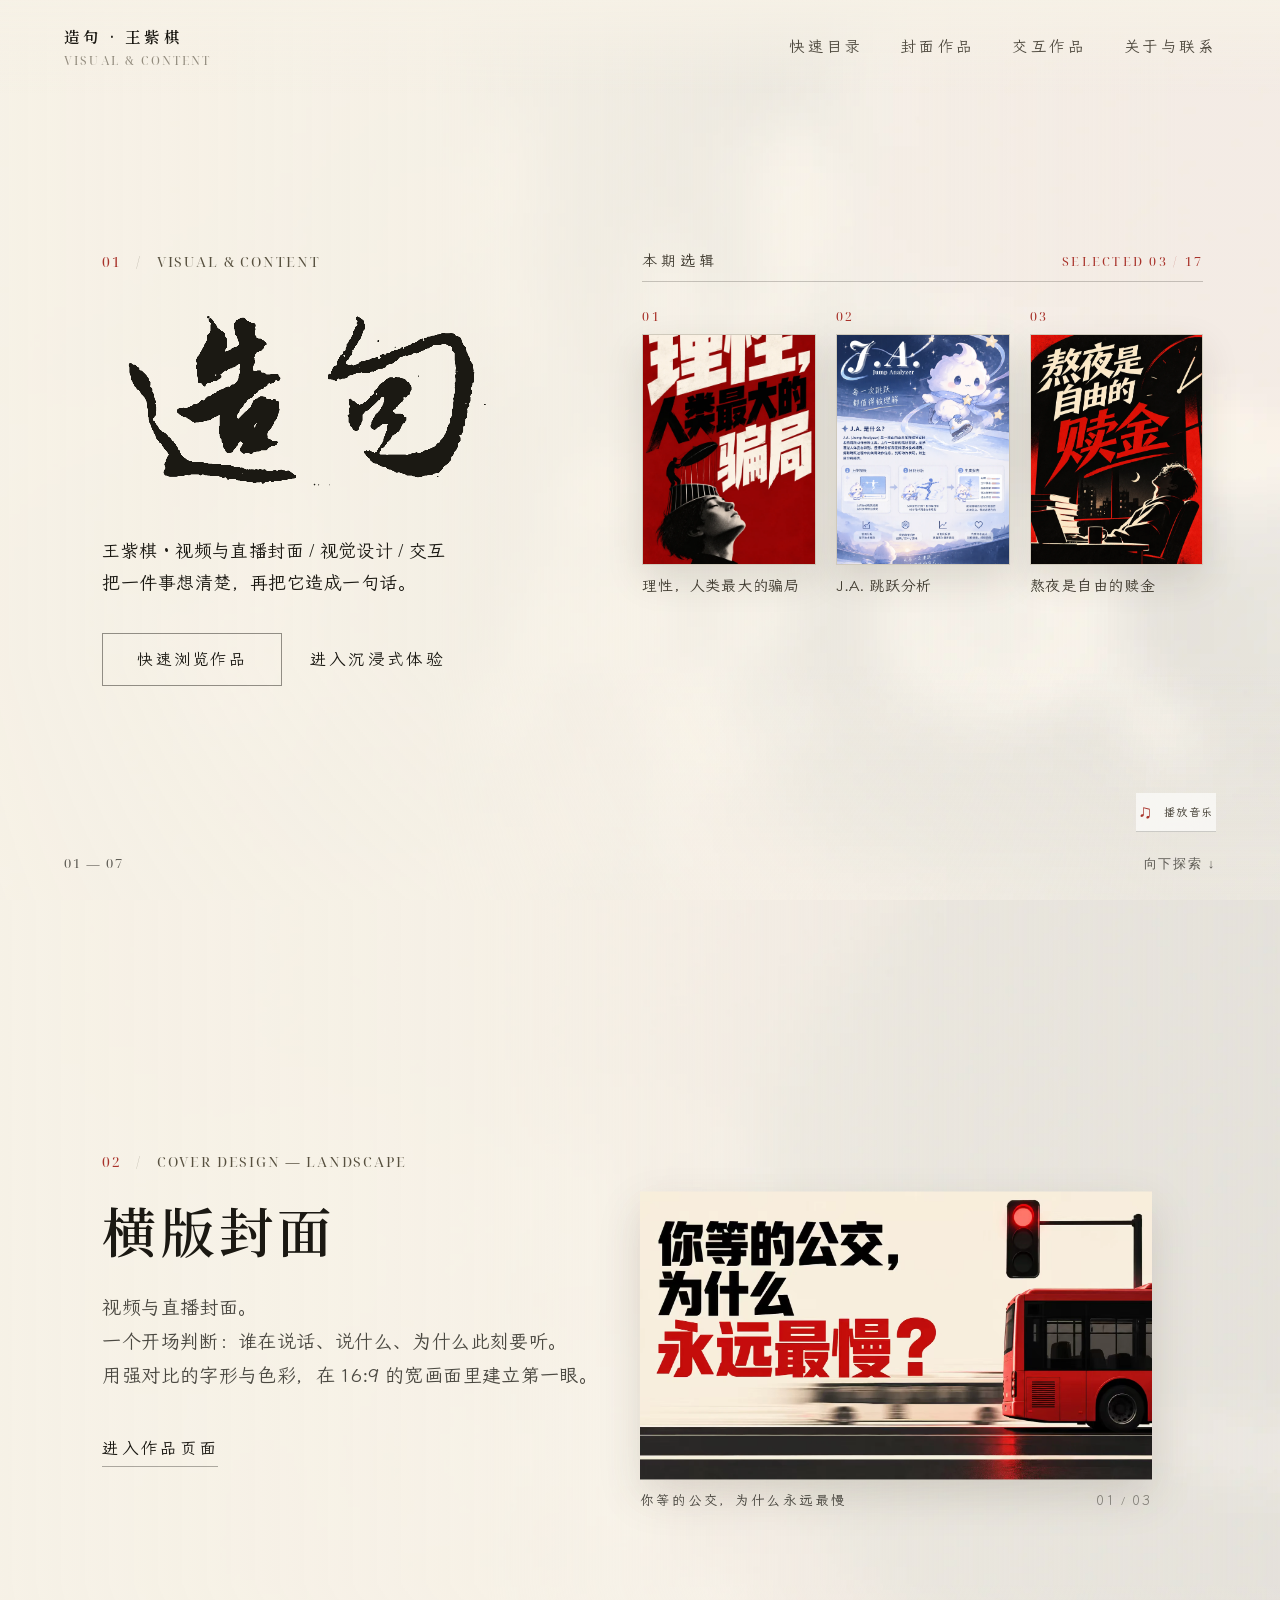
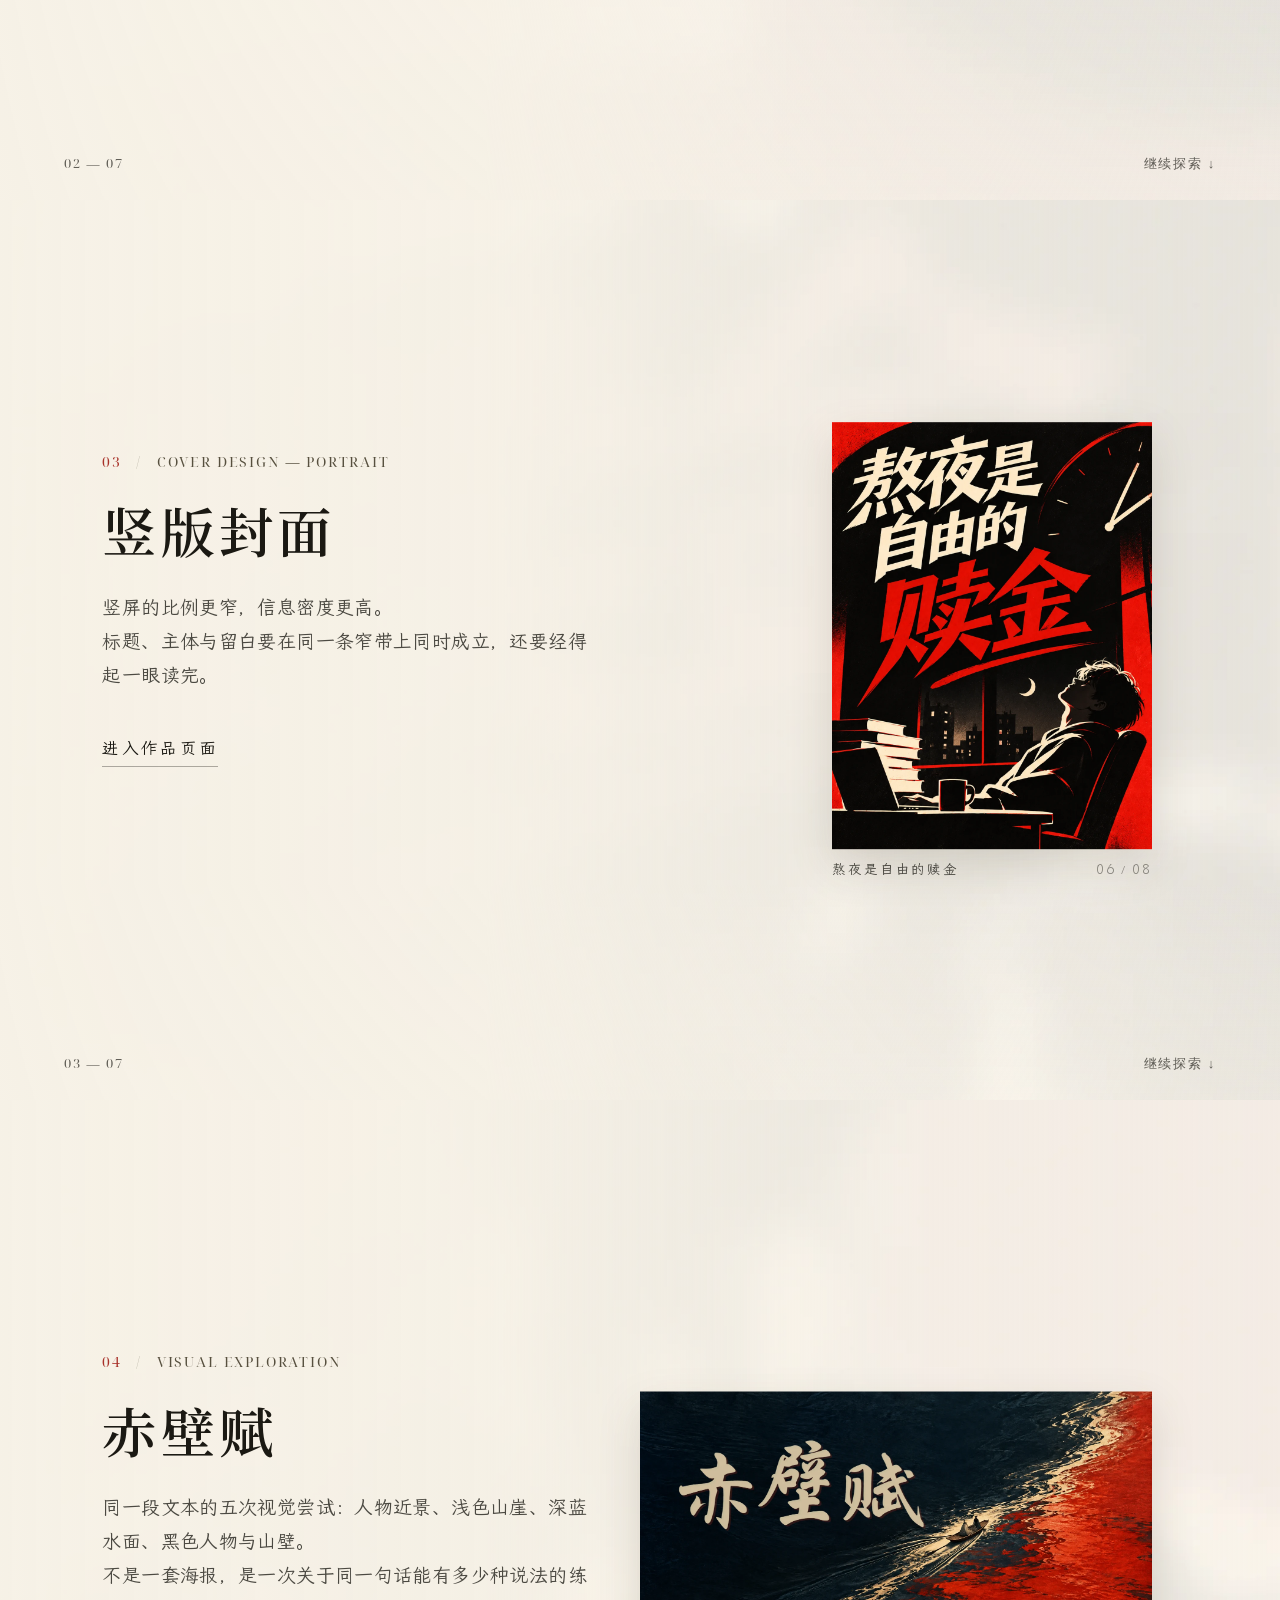
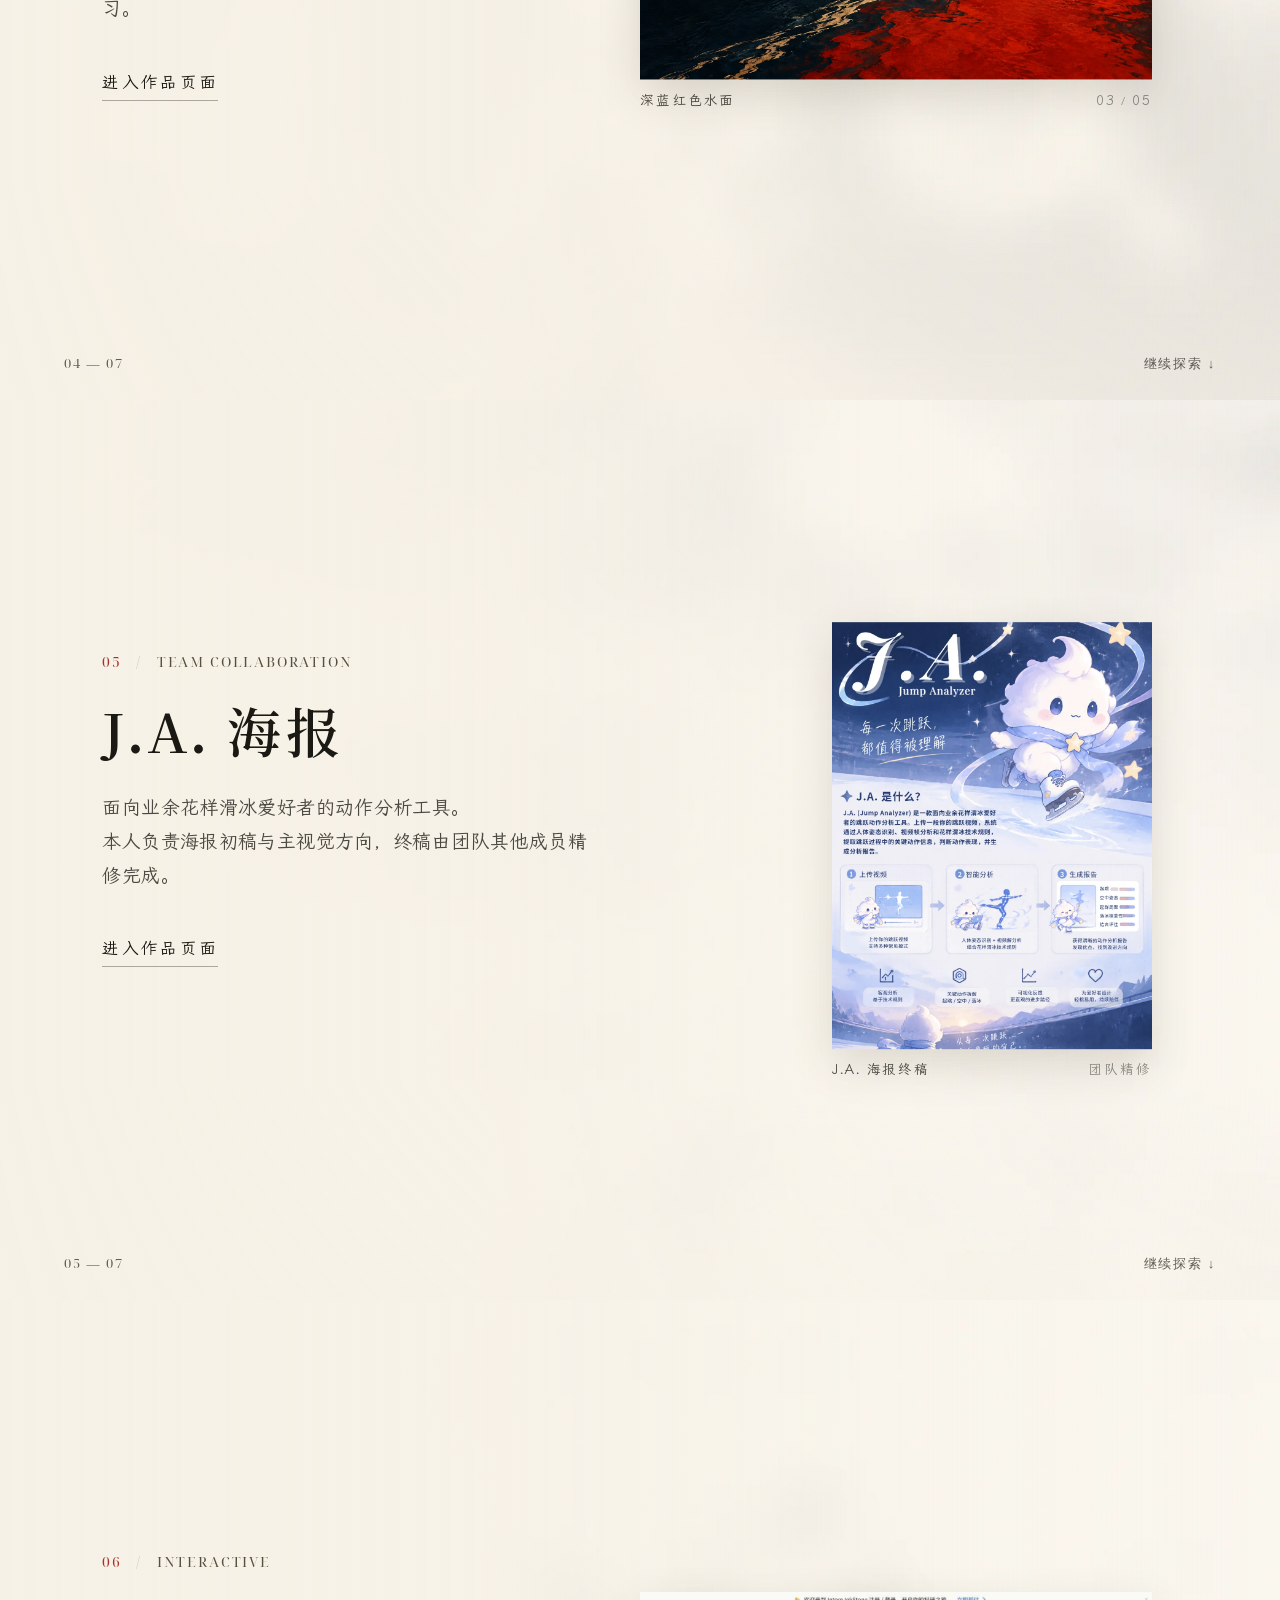
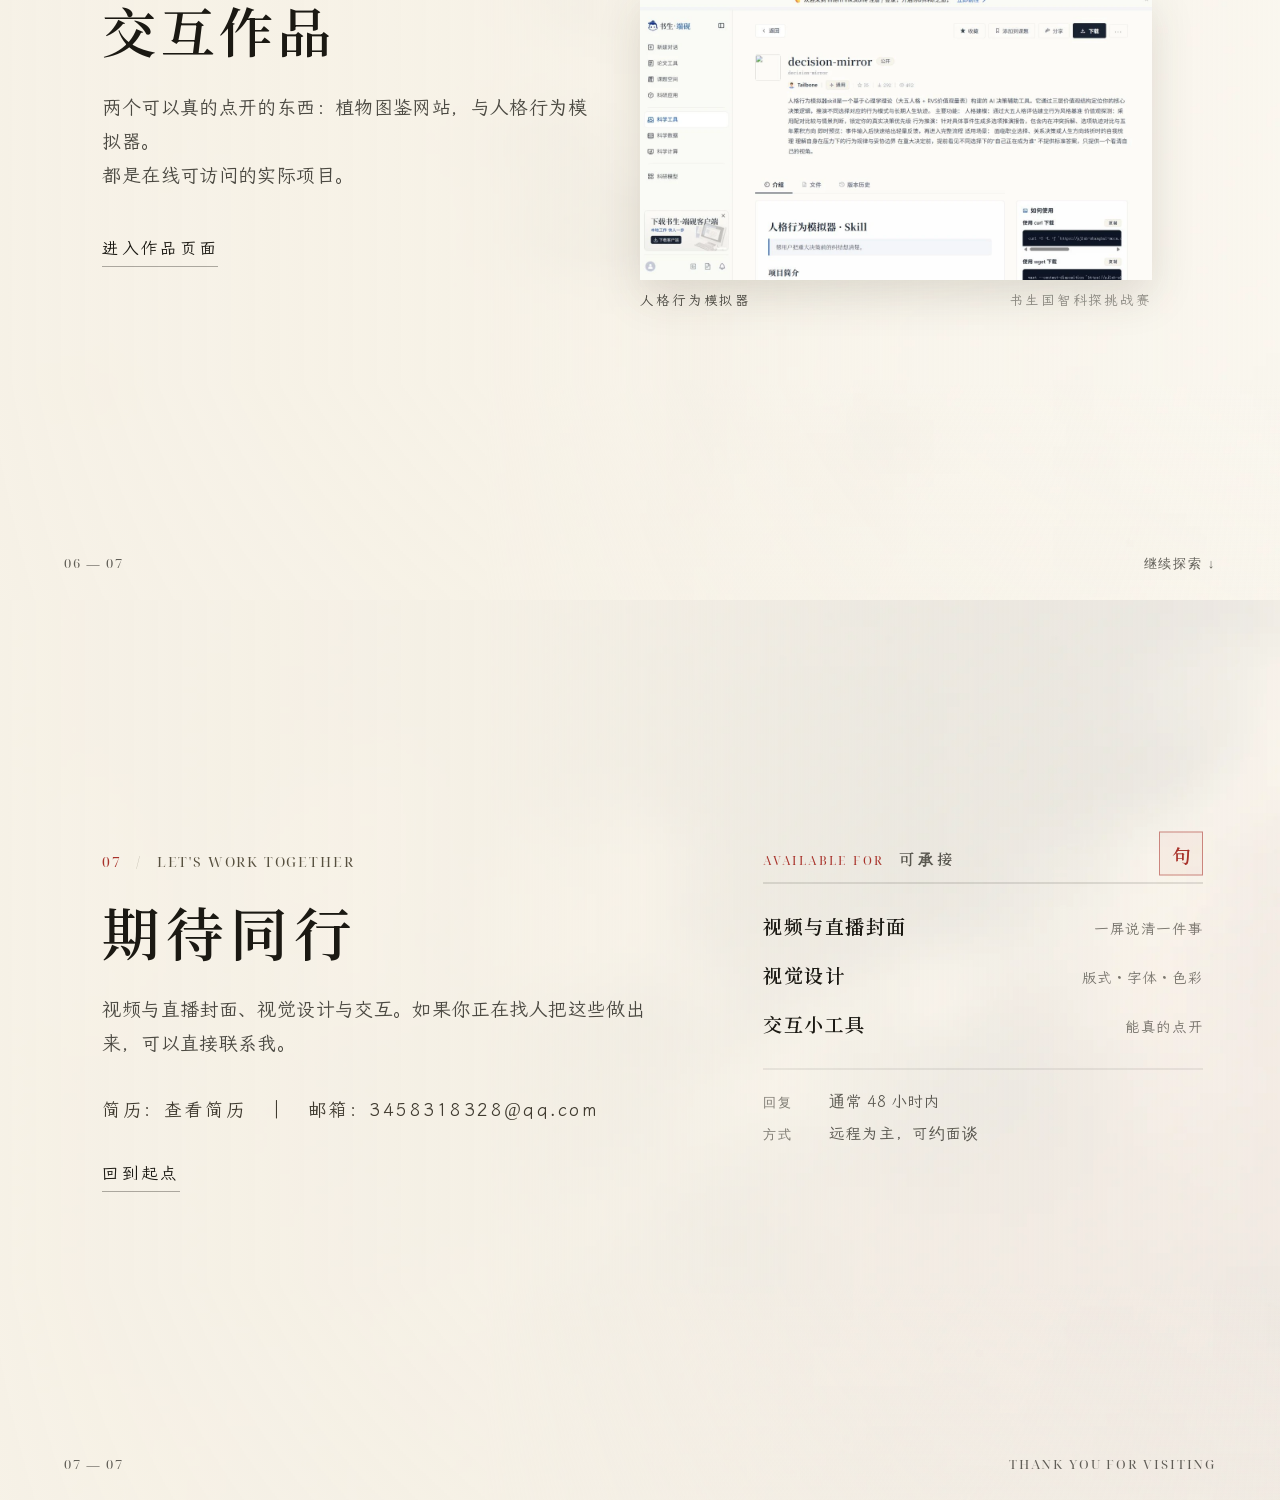
==== index.html @ 2c5a1e93 "Publish portfolio with viewable resume image" ====
<!doctype html><html lang="zh-CN"><head><meta charset="utf-8"><meta name="viewport" content="width=device-width,initial-scale=1"><meta name="theme-color" content="#f6f1e6"><meta name="description" content="王紫棋作品集｜视频与直播封面、视觉设计与交互作品。"><title>造句 · 王紫棋作品集</title><link rel="icon" href="favicon.png"><link rel="stylesheet" href="style.css"><link rel="stylesheet" href="template.css"><link rel="stylesheet" href="custom.css"><link rel="stylesheet" href="theme-paper.css"><link rel="stylesheet" href="type.css"></head><body>
<header class="nav"><a class="brand" href="index.html#home" aria-label="回到首页"><span>造句 · 王紫棋</span><small>VISUAL &amp; CONTENT</small></a><nav aria-label="主导航"><a href="quick.html">快速目录</a><a href="#work-wide">封面作品</a><a href="#work-interactive">交互作品</a><a href="#contact">关于与联系</a></nav><button class="menu" aria-label="展开导航" aria-expanded="false">MENU <span>☰</span></button></header>
<aside class="music-widget" aria-label="背景音乐">
  <button class="music-toggle" id="music-toggle" type="button" aria-pressed="false" aria-label="播放背景音乐"><span class="music-symbol" aria-hidden="true">♫</span><span id="music-label">播放音乐</span></button>
  <audio id="music-player" loop preload="none"><source src="assets/demo-ambient.wav" type="audio/wav"></audio>
  <span class="music-status" id="music-status" role="status"></span>
</aside>
<main>
<section id="home" class="scene hero" style="--bg:url(assets/bg/blur-hero.webp)"><div class="shade"></div><div class="scene-content intro"><p class="eyebrow"><span>01</span> &nbsp; / &nbsp; VISUAL &amp; CONTENT</p><h1 class="title-art" aria-label="造句"><svg viewBox="0 0 1774 887" role="img" aria-hidden="true" xmlns="http://www.w3.org/2000/svg"><defs><filter id="title-ink" color-interpolation-filters="sRGB"><feColorMatrix type="matrix" values="-4 0 0 0 3.7 0 -4 0 0 3.7 0 0 -4 0 3.7 0 0 0 1 0"/></filter><mask id="title-mask" maskUnits="userSpaceOnUse" x="0" y="0" width="1774" height="887" style="mask-type:luminance"><image href="assets/title-zaoju.png" width="1774" height="887" filter="url(#title-ink)"/></mask></defs><rect x="0" y="0" width="1774" height="887" fill="#1b1913" mask="url(#title-mask)"/></svg></h1><p class="lead">王紫棋 · 视频与直播封面 / 视觉设计 / 交互<br>把一件事想清楚，再把它造成一句话。</p><div class="actions"><a class="button light" href="quick.html">快速浏览作品 </a><a class="textlink" href="#work-wide">进入沉浸式体验 </a></div></div><aside class="hero-feature" aria-label="本期选辑">
<p class="hf-head"><span>本期选辑</span><b>SELECTED 03 / 17</b></p>
<div class="hf-row">
<a class="hf-item" href="cover-tall.html"><span class="hf-no">01</span><figure><img src="assets/work/work-04.webp" alt="《理性，人类最大的骗局》竖版封面"></figure><span class="hf-cap">理性，人类最大的骗局</span></a>
<a class="hf-item" href="ja-poster.html"><span class="hf-no">02</span><figure><img src="assets/work/work-13.webp" alt="J.A. 跳跃分析工具海报"></figure><span class="hf-cap">J.A. 跳跃分析</span></a>
<a class="hf-item" href="cover-tall.html"><span class="hf-no">03</span><figure><img src="assets/work/work-12.webp" alt="《熬夜是自由的赎金》竖版封面"></figure><span class="hf-cap">熬夜是自由的赎金</span></a>
</div>
</aside>
<div class="scene-index"><span>01 — 07</span><span>向下探索 ↓</span></div></section>

<section id="work-wide" class="scene project-scene" style="--bg:url(assets/bg/blur-01.webp)"><div class="shade left-shade"></div><div class="scene-content narrow"><p class="eyebrow"><span>02</span> &nbsp; / &nbsp; COVER DESIGN — LANDSCAPE</p><h2 class="custom-heading template-heading">横版封面</h2><p class="bodycopy">视频与直播封面。<br>一个开场判断：谁在说话、说什么、为什么此刻要听。<br>用强对比的字形与色彩，在 16:9 的宽画面里建立第一眼。</p><a class="textlink underline" href="cover-wide.html">进入作品页面 </a></div><a class="project-art art-wide" href="cover-wide.html" aria-label="进入作品页面"><img src="assets/work/work-03.webp" alt="《你等的公交，为什么永远最慢》封面"><span>你等的公交，为什么永远最慢 <b>01 / 03</b></span></a><div class="scene-index"><span>02 — 07</span><span>继续探索 ↓</span></div></section>

<section id="work-tall" class="scene project-scene" style="--bg:url(assets/bg/blur-12.webp)"><div class="shade left-shade"></div><div class="scene-content narrow"><p class="eyebrow"><span>03</span> &nbsp; / &nbsp; COVER DESIGN — PORTRAIT</p><h2 class="custom-heading template-heading">竖版封面</h2><p class="bodycopy">竖屏的比例更窄，信息密度更高。<br>标题、主体与留白要在同一条窄带上同时成立，还要经得起一眼读完。</p><a class="textlink underline" href="cover-tall.html">进入作品页面 </a></div><a class="project-art art-tall" href="cover-tall.html" aria-label="进入作品页面"><img src="assets/work/work-12.webp" alt="《熬夜是自由的赎金》封面"><span>熬夜是自由的赎金 <b>06 / 08</b></span></a><div class="scene-index"><span>03 — 07</span><span>继续探索 ↓</span></div></section>

<section id="work-chibi" class="scene project-scene" style="--bg:url(assets/bg/blur-02.webp)"><div class="shade left-shade"></div><div class="scene-content narrow"><p class="eyebrow"><span>04</span> &nbsp; / &nbsp; VISUAL EXPLORATION</p><h2 class="custom-heading template-heading">赤壁赋</h2><p class="bodycopy">同一段文本的五次视觉尝试：人物近景、浅色山崖、深蓝水面、黑色人物与山壁。<br>不是一套海报，是一次关于同一句话能有多少种说法的练习。</p><a class="textlink underline" href="chibi.html">进入作品页面 </a></div><a class="project-art art-wide" href="chibi.html" aria-label="进入作品页面"><img src="assets/work/work-15.webp" alt="《赤壁赋》深蓝红色水面"><span>深蓝红色水面 <b>03 / 05</b></span></a><div class="scene-index"><span>04 — 07</span><span>继续探索 ↓</span></div></section>

<section id="work-ja" class="scene project-scene" style="--bg:url(assets/bg/blur-13.webp)"><div class="shade left-shade"></div><div class="scene-content narrow"><p class="eyebrow"><span>05</span> &nbsp; / &nbsp; TEAM COLLABORATION</p><h2 class="custom-heading template-heading">J.A. 海报</h2><p class="bodycopy">面向业余花样滑冰爱好者的动作分析工具。<br>本人负责海报初稿与主视觉方向，终稿由团队其他成员精修完成。</p><a class="textlink underline" href="ja-poster.html">进入作品页面 </a></div><a class="project-art art-tall" href="ja-poster.html" aria-label="进入作品页面"><img src="assets/work/work-13.webp" alt="J.A. 花滑跳跃分析工具海报终稿"><span>J.A. 海报终稿 <b>团队精修</b></span></a><div class="scene-index"><span>05 — 07</span><span>继续探索 ↓</span></div></section>

<section id="work-interactive" class="scene project-scene" style="--bg:url(assets/bg/blur-botany.webp)"><div class="shade left-shade"></div><div class="scene-content narrow"><p class="eyebrow"><span>06</span> &nbsp; / &nbsp; INTERACTIVE</p><h2 class="custom-heading template-heading">交互作品</h2><p class="bodycopy">两个可以真的点开的东西：植物图鉴网站，与人格行为模拟器。<br>都是在线可访问的实际项目。</p><a class="textlink underline" href="interactive.html">进入作品页面 </a></div><a class="project-art art-wide" href="interactive.html" aria-label="进入作品页面"><img src="assets/work/simulator.webp" alt="人格行为模拟器项目介绍页"><span>人格行为模拟器 <b>书生国智科探挑战赛</b></span></a><div class="scene-index"><span>06 — 07</span><span>继续探索 ↓</span></div></section>

<section id="contact" class="scene end" style="--bg:url(assets/bg/blur-15.webp)"><div class="shade left-shade"></div><div class="scene-content narrow"><p class="eyebrow"><span>07</span> &nbsp; / &nbsp; LET'S WORK TOGETHER</p><h2 class="custom-heading" style="line-height:1.2"><span class="end-title">期待同行</span></h2><p class="bodycopy">视频与直播封面、视觉设计与交互。如果你正在找人把这些做出来，可以直接联系我。</p><p class="contact-note">简历：<a href="assets/resume.png" target="_blank" rel="noopener">查看简历</a>　｜　邮箱：<a href="mailto:3458318328@qq.com">3458318328@qq.com</a></p><a class="textlink underline" href="#home">回到起点 </a></div><aside class="end-panel" aria-label="可承接的工作与联系方式"><p class="ep-label"><span>AVAILABLE FOR</span><b>可承接</b></p><ul class="ep-list"><li><strong>视频与直播封面</strong><em>一屏说清一件事</em></li><li><strong>视觉设计</strong><em>版式 · 字体 · 色彩</em></li><li><strong>交互小工具</strong><em>能真的点开</em></li></ul><dl class="ep-meta"><div><dt>回复</dt><dd>通常 48 小时内</dd></div><div><dt>方式</dt><dd>远程为主，可约面谈</dd></div></dl><span class="ep-seal" aria-hidden="true">句</span></aside><div class="scene-index"><span>07 — 07</span><span>THANK YOU FOR VISITING</span></div></section>
</main>
<dialog id="detail" aria-labelledby="detail-title"><div class="dialog-top"><span>王紫棋 / SELECTED WORKS</span><button id="close" aria-label="关闭作品详情">关闭 ×</button></div><div id="detail-content"></div></dialog>
<script src="scene-transitions.js"></script><script src="reveal.js"></script><script src="cursor.js"></script><script src="liquid-fallback.js"></script><script src="liquid.js"></script><script src="script.js"></script><script src="music.js"></script><script src="navigator.js"></script></body></html>
---- style.css ----
:root{color-scheme:dark;--cream:#f4eee3;--gold:#d4b18b;--ink:#1a2629}*{box-sizing:border-box}html{scroll-behavior:smooth}body{margin:0;background:#1b292e;color:var(--cream);font-family:'Noto Serif SC','Songti SC',STSong,SimSun,serif}button,a{font:inherit}a{color:inherit;text-decoration:none}button{color:inherit}.nav{position:fixed;z-index:20;top:0;left:0;width:100%;display:flex;justify-content:space-between;align-items:center;padding:25px 5%;background:linear-gradient(180deg,rgba(12,21,25,.44),transparent)}.brand{display:flex;flex-direction:column;gap:5px;font-size:12px;letter-spacing:.22em}.brand small{font:9px Arial,sans-serif;letter-spacing:.22em;opacity:.65}.nav nav{display:flex;gap:38px;font-size:12px;letter-spacing:.2em}.nav nav a{opacity:.75;transition:opacity .2s}.nav nav a:hover{opacity:1}.menu{display:none;background:none;border:0}.scene{position:relative;min-height:100vh;min-height:100svh;overflow:hidden;background-image:var(--bg);background-size:cover;background-position:center}.shade{position:absolute;inset:0;pointer-events:none;background:linear-gradient(90deg,rgba(15,24,28,.67),rgba(18,25,29,.28) 47%,rgba(10,18,21,.04) 80%),linear-gradient(0deg,rgba(10,21,24,.25),transparent 28%)}.left-shade{background:linear-gradient(90deg,rgba(14,23,27,.77) 0%,rgba(18,26,29,.44) 36%,rgba(12,20,23,.04) 70%),linear-gradient(0deg,rgba(14,22,24,.28),transparent 25%)}.scene-content{position:relative;z-index:2;max-width:600px;padding:0;left:8%;top:0}.intro,.narrow,.book-content{padding-top:clamp(200px,28vh,330px)}.eyebrow{font:10px Arial,sans-serif;letter-spacing:.25em;color:#e6d8c3;opacity:.85;margin:0 0 30px}.eyebrow span{color:var(--gold)}h1,h2{margin:0;font-weight:400;line-height:1.26;letter-spacing:.11em}h1{font-size:clamp(52px,6.1vw,96px)}h2{font-size:clamp(40px,4.5vw,70px)}h1 em,h2 em{font-style:normal;color:#dbc0a4}.lead{font-size:16px;line-height:2.05;letter-spacing:.1em;margin:34px 0}.bodycopy{font-family:system-ui,-apple-system,'Microsoft YaHei',sans-serif;font-size:14px;font-weight:300;letter-spacing:.065em;line-height:2.1;color:#f3eee7d9;max-width:420px;margin:27px 0}.actions{display:flex;gap:28px;align-items:center;margin-top:32px}.button,.textlink{font-family:system-ui,sans-serif;font-size:12px;letter-spacing:.12em}.button{display:inline-flex;align-items:center;justify-content:space-between;gap:32px;padding:14px 20px;border:1px solid #e6e0d2;border-radius:2px;transition:.25s}.button:hover{background:#efe9df;color:#1a292c}.textlink{display:inline-flex;gap:20px;align-items:center;background:none;border:0;cursor:pointer;padding:8px 0}.textlink:hover{color:#fff}.underline{border-bottom:1px solid #cdbba2;margin-top:12px}.scene-index{position:absolute;z-index:2;bottom:27px;left:5%;right:5%;display:flex;justify-content:space-between;font:9px Arial,sans-serif;letter-spacing:.22em;color:#eee9dfaa}.side-label{position:absolute;right:5%;bottom:10%;writing-mode:vertical-rl;font:9px Arial,sans-serif;letter-spacing:.25em;opacity:.65}.book-shade{background:linear-gradient(90deg,rgba(21,28,28,.78),rgba(25,28,26,.38) 43%,rgba(10,15,17,.12)),linear-gradient(0deg,rgba(8,15,19,.34),transparent 35%)}.book-content{max-width:470px}.practice{background:#e9e6de;color:#273537;padding:120px 8% 100px}.practice .eyebrow{color:#7c776f}.practice h2 em{color:#937966}.practice-head{display:flex;justify-content:space-between;gap:50px;align-items:end}.practice-head>p{font:14px/2 system-ui,sans-serif;color:#66706c}.case-grid{display:grid;grid-template-columns:repeat(3,1fr);border-top:1px solid #a9b0aa;margin-top:70px}.case-grid article{padding:30px 35px 16px 0;min-height:220px}.case-grid article+article{border-left:1px solid #bdc4bd;padding-left:35px}.case-grid article span{font:10px Arial,sans-serif;letter-spacing:.16em;color:#8f9187}.case-grid h3{font-size:21px;font-weight:400;margin:24px 0 15px;letter-spacing:.09em}.case-grid p,.case-note{font:13px/2 system-ui,sans-serif;color:#68716e}.case-grid strong{font:42px Georgia,serif;color:#8b745f}.case-grid strong small{font:12px system-ui}.case-note{border-top:1px solid #bfc5bd;padding-top:22px}.gallery-shade{background:linear-gradient(90deg,rgba(14,24,27,.76),rgba(17,27,29,.48) 42%,rgba(12,20,22,.34)),linear-gradient(0deg,rgba(12,20,23,.4),transparent 40%)}.gallery-intro{padding-top:clamp(170px,25vh,270px);max-width:480px}.hint{font:11px system-ui;letter-spacing:.12em;color:#e4d4be;margin-top:36px}.work-list{position:absolute;z-index:3;right:7%;bottom:15%;width:min(38%,510px);border-top:1px solid #ffffff77}.work-item{width:100%;display:flex;text-align:left;align-items:center;gap:20px;background:#18252655;border:0;border-bottom:1px solid #ffffff66;padding:15px 12px;cursor:pointer;transition:background .25s}.work-item:hover,.work-item:focus-visible{background:#eee9dc32}.work-item>span{font:10px Arial;letter-spacing:.12em;color:#d8c0a3}.work-item div{display:flex;flex-direction:column;gap:7px;flex:1}.work-item strong{font-size:16px;font-weight:400;letter-spacing:.13em}.work-item small{font:9px Arial;letter-spacing:.16em;opacity:.7}.work-item b{font-weight:400}.contact-note{font:12px system-ui,sans-serif;letter-spacing:.14em;color:#e2d5c3;margin-top:34px}dialog{width:min(760px,90vw);max-height:85vh;overflow:auto;background:#eae7df;color:#263536;border:0;padding:34px clamp(24px,5vw,60px) 60px;box-shadow:0 30px 100px #0008}dialog::backdrop{background:#101a1de0;backdrop-filter:blur(5px)}.dialog-top{display:flex;justify-content:space-between;gap:20px;border-bottom:1px solid #a9b2ac;padding-bottom:22px;font:10px Arial,sans-serif;letter-spacing:.16em;color:#6e7a76}.dialog-top button{border:0;background:none;color:#33443f;cursor:pointer}.dialog-label{font:10px Arial;letter-spacing:.2em;color:#887764;margin-top:44px}.dialog-title{font-size:clamp(34px,5vw,54px);font-weight:400;letter-spacing:.1em;margin:16px 0 35px}.entry{border-top:1px solid #bdc4bb;padding:22px 0}.entry h3{font-size:20px;font-weight:400;margin:0 0 12px}.entry p{font:14px/2 system-ui,sans-serif;color:#586963;margin:0}.entry small{display:block;font:11px system-ui,sans-serif;color:#8f7862;margin-top:10px}:focus-visible{outline:2px solid #ddb991;outline-offset:4px}@media(max-width:760px){.nav{padding:20px 6%;background:linear-gradient(#192529bb,transparent)}.nav nav{display:none;position:absolute;right:5%;top:68px;background:#1d2d30f2;padding:25px;min-width:180px;flex-direction:column;gap:22px}.nav.open nav{display:flex}.menu{display:block;font:10px Arial;letter-spacing:.15em;cursor:pointer}.scene{background-position:62% center}.hero{background-position:66% center}.scene-content{left:7%;width:86%}.intro,.narrow,.book-content,.gallery-intro{padding-top:clamp(155px,24vh,240px)}.shade,.left-shade,.gallery-shade,.book-shade{background:linear-gradient(90deg,rgba(13,22,25,.78),rgba(17,26,28,.48) 65%,rgba(17,26,28,.2)),linear-gradient(0deg,#111b1e55,transparent 40%)}h1{font-size:clamp(48px,11vw,70px)}h2{font-size:clamp(38px,9vw,55px)}.lead{font-size:14px}.bodycopy{font-size:13px;max-width:330px}.actions{gap:16px;flex-wrap:wrap}.practice{padding:90px 7% 80px}.practice-head{display:block}.practice-head>p{margin-top:30px}.case-grid{grid-template-columns:1fr;margin-top:35px}.case-grid article,.case-grid article+article{border-left:0;border-bottom:1px solid #bfc5bd;min-height:0;padding:25px 0}.gallery{min-height:980px}.gallery-intro{padding-top:150px}.work-list{left:7%;right:auto;width:86%;bottom:10%}.gallery .scene-index{bottom:22px}.scene-index{left:7%;right:7%}.side-label{display:none}}@media(prefers-reduced-motion:reduce){html{scroll-behavior:auto}*,*:before,*:after{animation-duration:.01ms!important;transition-duration:.01ms!important}}
/* 展厅：保持第一版背景，用更有空间感的方式浏览作品。 */
.gallery-intro{max-width:360px}.gallery-intro h2{font-size:clamp(38px,4vw,62px)}.exhibition{position:absolute;z-index:4;right:5%;top:16%;bottom:10%;width:57%;display:flex;flex-direction:column;justify-content:center}.exhibit-stage{height:min(45vh,400px);min-height:270px;position:relative;overflow:hidden;perspective:1000px;touch-action:pan-y;cursor:grab}.exhibit-stage.dragging{cursor:grabbing}.exhibit-card{position:absolute;top:7%;left:50%;height:84%;width:min(40%,280px);padding:0;border:1px solid #ffffff55;border-radius:3px;overflow:hidden;background:#223233;box-shadow:0 22px 54px #07111788;transform-origin:center;transition:transform .65s cubic-bezier(.2,.7,.2,1),opacity .65s;cursor:pointer}.exhibit-card img{width:100%;height:100%;object-fit:cover;pointer-events:none}.exhibit-card:after{content:'';position:absolute;inset:0;background:linear-gradient(0deg,#101c22aa,transparent 55%)}.exhibit-card-label{position:absolute;z-index:1;bottom:18px;left:17px;right:17px;color:#fff;text-align:left;font-size:14px;letter-spacing:.1em}.exhibit-info{display:flex;align-items:end;justify-content:space-between;gap:20px;border-top:1px solid #ffffff66;padding:16px 4px 10px}.exhibit-kicker{font:10px Arial;letter-spacing:.17em;color:#dbc4a9;margin:0 0 10px}.exhibit-info h3{font-size:22px;font-weight:400;letter-spacing:.12em;margin:0}.exhibit-info p:not(.exhibit-kicker){font:12px/1.7 system-ui,sans-serif;color:#ede8dfc9;margin:8px 0}.exhibit-open{border:1px solid #ede8df88;border-radius:2px;background:#20323870;color:#fff;padding:12px 17px;white-space:nowrap;font:12px system-ui;letter-spacing:.1em;cursor:pointer}.exhibit-open:hover{background:#e9e4d7;color:#1d2d30}.exhibit-open span{margin-left:20px}.exhibit-controls{display:flex;justify-content:space-between;align-items:center;font:10px system-ui;letter-spacing:.1em;color:#eee9dfb3}.exhibit-controls button,.viewer-nav button{width:37px;height:37px;border:1px solid #e8e4d080;border-radius:50%;background:#172b2e77;color:#fff;font-size:17px;cursor:pointer;margin-left:8px}.exhibit-controls button:hover,.viewer-nav button:hover{background:#eee8db;color:#213034}#exhibit-viewer{width:min(1080px,94vw);height:min(810px,90vh);max-height:90vh;padding:28px 32px;background:#e9e7e0;color:#243533;overflow:auto}.viewer-bar{display:flex;align-items:center;justify-content:space-between;border-bottom:1px solid #9ca9a0;padding-bottom:20px;color:#61726c;font:10px Arial;letter-spacing:.16em}.viewer-bar button{background:none;border:0;color:#263e37;cursor:pointer}.viewer-grid{display:grid;grid-template-columns:minmax(0,1.3fr) minmax(220px,.7fr);gap:34px;padding-top:30px}.viewer-media{height:min(55vh,520px);display:grid;place-items:center;overflow:hidden;background:#cad2cb}.viewer-media img,.viewer-media video{max-height:100%;max-width:100%;object-fit:contain}.viewer-media video{height:100%}.viewer-kicker{font:10px Arial;letter-spacing:.16em;color:#93816d}.viewer-copy h2{font-size:34px;letter-spacing:.08em;margin:17px 0 20px}.viewer-copy p{font:14px/1.9 system-ui,sans-serif;color:#50625b}.viewer-note{font:11px/1.8 system-ui!important;color:#718079!important}.viewer-nav{display:flex;align-items:center;gap:8px;margin-top:20px}.viewer-nav button{color:#284039;border-color:#82958b;background:transparent;margin:0}.viewer-nav span{font:10px Arial;color:#63776c;letter-spacing:.1em;margin:0 10px}.viewer-thumb{display:flex;gap:8px;flex-wrap:wrap;margin-top:18px}.viewer-thumb button{width:52px;height:52px;padding:0;border:1px solid transparent;background:#aab7ac;cursor:pointer;opacity:.65}.viewer-thumb button[aria-current="true"]{opacity:1;border:2px solid #405e50}.viewer-thumb img{width:100%;height:100%;object-fit:cover}body:has(#exhibit-viewer[open]){overflow:hidden}@media(max-width:760px){.gallery{min-height:940px}.gallery-intro{padding-top:125px;width:86%}.gallery-intro .bodycopy{margin:15px 0}.gallery-intro .hint{margin-top:14px}.exhibition{top:auto;bottom:10%;left:5%;right:auto;width:90%;height:57%}.exhibit-stage{height:270px;min-height:220px}.exhibit-card{width:49%;height:78%;top:10%}.exhibit-info h3{font-size:18px}.viewer-grid{grid-template-columns:1fr;gap:15px}.viewer-media{height:38vh}.viewer-copy h2{font-size:26px}#exhibit-viewer{padding:20px;height:90vh}}

/* 作品详情延续同一座光与水的空间 */
#exhibit-viewer{width:100vw;max-width:none;height:100dvh;max-height:none;margin:0;padding:clamp(22px,4vw,52px) clamp(24px,6vw,90px);border:0;background:linear-gradient(90deg,rgba(10,20,24,.72),rgba(14,25,28,.48) 56%,rgba(12,23,26,.6)),url("assets/bg/blur-15.webp") center/cover no-repeat fixed;color:#f6f1e7;overflow:auto}
#exhibit-viewer::backdrop{background:#101b1e}
.viewer-bar{color:#eee8dc;border-color:#f5ead057;padding-bottom:20px}.viewer-bar button{color:#f6eee0}.viewer-grid{grid-template-columns:minmax(0,1.4fr) minmax(230px,.6fr);gap:clamp(28px,5vw,76px);padding-top:clamp(24px,4vh,42px);align-items:start}.viewer-media{height:min(58vh,620px);min-height:260px;overflow:hidden;background:rgba(13,25,28,.42);border:1px solid #f7ead52d;box-shadow:0 20px 50px #0003}.viewer-media img,.viewer-media video{display:block;width:100%;height:100%;max-width:100%;max-height:100%;object-fit:contain}.viewer-copy{padding:22px 0;text-shadow:0 2px 12px #0a1719}.viewer-kicker{color:#dcc7a7}.viewer-copy p{color:#f2eae0}.viewer-copy .viewer-note{color:#e3d4bd!important}.viewer-copy h2{font-size:clamp(30px,3.4vw,52px)}.viewer-nav button{color:#f7eee0;border-color:#e7dbc99c;background:#1a303655}.viewer-nav span{color:#f5eee0}.viewer-thumb button{background:#1f3537;border-color:#e5ddce55}.viewer-thumb button[aria-current="true"]{border-color:#f6ddba}.viewer-thumb button:hover{opacity:1;transform:translateY(-3px)}.viewer-thumb button{transition:opacity .25s,transform .25s}.viewer-thumb img{object-fit:cover}
@media(max-width:760px){#exhibit-viewer{height:100dvh;max-height:none;padding:22px 6%;background-attachment:scroll;background-position:60% center}.viewer-grid{display:flex;flex-direction:column;gap:10px}.viewer-grid>div:first-child{width:100%}.viewer-media{height:45dvh;min-height:220px}.viewer-copy{padding:12px 0 30px}.viewer-nav{margin-top:14px}.viewer-thumb{margin-top:12px}.viewer-copy h2{font-size:28px;margin:10px 0}}
.viewer-media{position:relative}.viewer-media img,.viewer-media video{position:absolute;inset:0;width:100%;height:100%;max-width:none;max-height:none;object-fit:contain}
/* 作品详情中的小型空间轮播 */
.viewer-rail-label{margin-top:17px;color:#ebdac1b3;font:10px/1.4 system-ui,sans-serif;letter-spacing:.14em}.viewer-thumb{position:relative;display:block;height:105px;margin-top:8px;overflow:hidden;perspective:900px;touch-action:pan-y;cursor:grab}.viewer-thumb:active{cursor:grabbing}.viewer-thumb button{position:absolute;top:6px;left:50%;width:84px;height:88px;opacity:.62;transform:translateX(calc(-50% + var(--offset)*72px)) scale(.82) rotateY(calc(var(--offset)*-10deg));transform-origin:center;box-shadow:0 10px 22px #0007;border:1px solid #eee4ce8c;transition:transform .6s cubic-bezier(.22,1,.36,1),opacity .45s,border-color .3s;overflow:hidden}.viewer-thumb button[aria-current="true"]{opacity:1;transform:translateX(-50%) scale(1);border:1px solid #fff0d7}.viewer-thumb button:hover{opacity:1}.viewer-thumb button span{position:absolute;bottom:5px;right:6px;padding:4px 5px;background:#132327b8;border-radius:50%;font:8px sans-serif;color:#fff}.viewer-media{transform-origin:top left;will-change:transform,opacity}.viewer-copy{will-change:transform,opacity}
@media(max-width:760px){.viewer-thumb{height:86px}.viewer-thumb button{width:67px;height:72px;transform:translateX(calc(-50% + var(--offset)*58px)) scale(.82) rotateY(calc(var(--offset)*-10deg))}.viewer-rail-label{margin-top:12px}}
@media(prefers-reduced-motion:reduce){.viewer-thumb button{transition:none}}
/* 分类内沿用作品展厅的大卡片交互 */
.viewer-grid-immersive{grid-template-columns:minmax(200px,.7fr) minmax(0,1.5fr);align-items:center;min-height:calc(100dvh - 150px);gap:clamp(30px,5vw,80px)}.viewer-grid-immersive .viewer-copy{align-self:center;max-width:340px}.detail-exhibition{min-width:0;transform-origin:top left}.detail-stage{height:min(53vh,500px);min-height:280px;position:relative;overflow:hidden;perspective:1000px;touch-action:pan-y;cursor:grab}.detail-stage.dragging{cursor:grabbing}.detail-card{position:absolute;top:6%;left:50%;width:min(47%,350px);height:86%;padding:0;overflow:hidden;border:1px solid #ffffff55;background:#182a2f99;box-shadow:0 22px 54px #07111788;transform-origin:center;transition:transform .65s cubic-bezier(.2,.7,.2,1),opacity .65s;cursor:pointer}.detail-card img{width:100%;height:100%;object-fit:contain;pointer-events:none}.detail-card:after{content:'';position:absolute;inset:50% 0 0;background:linear-gradient(0deg,#101c22bf,transparent);pointer-events:none}.detail-card-label{position:absolute;z-index:1;bottom:18px;left:17px;right:17px;color:#fff;text-align:left;font-size:14px;letter-spacing:.1em}.detail-info{display:flex;align-items:end;justify-content:space-between;gap:20px;border-top:1px solid #ffffff66;padding:16px 4px 10px}.detail-info h3{font-size:22px;font-weight:400;letter-spacing:.12em;margin:0}.detail-info p:not(.exhibit-kicker){font:12px/1.7 system-ui,sans-serif;color:#ede8dfc9;margin:8px 0}.detail-player{position:fixed;inset:0;z-index:6;display:none;align-items:center;justify-content:center;background:#081317eF;padding:6vh 5vw}.detail-player.active{display:flex}.detail-player>button{position:absolute;top:3vh;right:5vw;border:0;background:transparent;color:#f8f2e9;cursor:pointer;z-index:2}.detail-player>div{width:100%;height:100%;display:flex;align-items:center;justify-content:center}.detail-player img,.detail-player video{width:100%;height:100%;object-fit:contain}.detail-empty{height:min(52vh,500px);position:relative;transform-origin:top left}.detail-empty img{width:100%;height:100%;object-fit:cover;opacity:.65}.detail-empty span{position:absolute;bottom:18px;left:20px;font:12px system-ui;color:#fff}
@media(max-width:760px){.viewer-grid-immersive{display:flex;flex-direction:column;align-items:stretch;min-height:0;gap:15px}.viewer-grid-immersive .viewer-copy{max-width:none;padding:8px 0}.detail-stage{height:40dvh;min-height:250px}.detail-card{width:54%;height:82%}.detail-info h3{font-size:18px}.detail-empty{height:40dvh}.detail-player{padding:7vh 3vw}}
@media(prefers-reduced-motion:reduce){.detail-card{transition:none}}
/* 浏览卡片裁切铺满；展开后的作品仍按原比例完整呈现 */
.detail-card{background:transparent}.detail-card img{object-fit:cover}.detail-player img,.detail-player video{object-fit:contain}

/* 音乐入口 */
.music-widget{position:fixed;right:5%;bottom:68px;z-index:18;font-family:system-ui,-apple-system,sans-serif;color:#f3eadd}.music-toggle{display:flex;align-items:center;gap:10px;border:1px solid #e5d7c077;border-radius:30px;padding:9px 15px;background:#15272cbd;backdrop-filter:blur(12px);color:inherit;font-size:11px;letter-spacing:.12em;cursor:pointer}.music-toggle:hover{background:#263d3eea}.music-symbol{font:19px Georgia,serif;color:#e1c6a6}.music-panel{position:absolute;right:0;bottom:54px;width:min(330px,88vw);padding:20px;border:1px solid #ecdfc94d;background:#172b30f0;box-shadow:0 18px 50px #0005;backdrop-filter:blur(16px)}.music-panel[hidden]{display:none}.music-kicker{font:9px Arial,sans-serif;letter-spacing:.2em;color:#d7c2a4}.music-title{font:20px 'Noto Serif SC',serif;margin:12px 0 15px}.music-title span{color:#d9b99a}.music-link{display:inline-block;font-size:11px;letter-spacing:.07em;color:#e3d5c2;margin-top:12px}.music-link:hover{color:white}@media(max-width:760px){.music-widget{right:6%;bottom:50px}}

/* Typography: quiet modern Chinese forms and editorial Latin accents. */
@font-face{font-family:PortfolioChinese;src:url("assets/portfolio-chinese.woff") format("woff");font-weight:400;font-style:normal;font-display:swap}
@font-face{font-family:PortfolioLatin;src:url("assets/portfolio-latin.woff") format("woff");font-weight:400;font-style:normal;font-display:swap}
h1,h2,.dialog-title,#exhibit-title{font-family:PortfolioChinese,"Microsoft YaHei",sans-serif;font-weight:400;letter-spacing:.14em;line-height:1.34}
.eyebrow,.scene-index,.side-label,.exhibit-kicker,.brand small,.dialog-top,.dialog-label{font-family:PortfolioLatin,Georgia,serif;letter-spacing:.19em}
.brand{font-family:PortfolioChinese,"Microsoft YaHei",sans-serif}
@media(max-width:760px){h1,h2{letter-spacing:.09em;line-height:1.35}}

.music-credit{margin:-7px 0 14px;font:11px system-ui,sans-serif;letter-spacing:.08em;color:#d6c7b5}.music-panel audio{display:block;width:100%;height:42px}

.music-status{display:block;position:absolute;right:0;bottom:100%;width:220px;text-align:right;margin-bottom:8px;font:11px/1.5 system-ui,sans-serif;color:#f3eadd}

.liquid-surface{position:absolute;inset:0;width:100%;height:100%;display:block;pointer-events:none;z-index:0}.liquid-surface[hidden]{display:none}.scene .shade{z-index:1}

/* A warm point of light that follows the mouse. */
@media (hover:hover) and (pointer:fine) and (prefers-reduced-motion:no-preference){
 html.glow-pointer,html.glow-pointer *{cursor:none!important}
 .glow-cursor{position:fixed;left:0;top:0;width:9px;height:9px;z-index:2147483647;border-radius:50%;background:#fff8e8;box-shadow:0 0 5px 2px #fff3ce,0 0 14px 5px #f2c68b99,0 0 30px 10px #eec58b55;pointer-events:none;opacity:0;transform:translate(-50%,-50%);transition:opacity .18s ease,box-shadow .25s ease;will-change:left,top}
 .glow-cursor.visible{opacity:1}
 .glow-cursor.interactive{box-shadow:0 0 7px 3px #fff5d7,0 0 20px 8px #f4d3a1bb,0 0 38px 14px #eec58b66}
}

/* Put the refracted background behind the detail content. */
#exhibit-viewer .liquid-surface{position:fixed;inset:0;width:100%;height:100%;z-index:0}
#exhibit-viewer:has(.liquid-surface:not([hidden]))::before{content:"";position:fixed;inset:0;pointer-events:none;z-index:1;background:linear-gradient(90deg,rgba(10,20,24,.72),rgba(14,25,28,.48) 56%,rgba(12,23,26,.6))}
#exhibit-viewer .viewer-bar,#exhibit-viewer #viewer-content{position:relative;z-index:2}

/* Open, understated controls: a fine line instead of enclosing frames. */
.button,.exhibit-open{border:0;border-bottom:1px solid rgba(235,221,200,.68);border-radius:0;background:transparent;box-shadow:none;padding:10px 2px;transition:color .25s,border-color .25s,opacity .25s}
.button:hover,.exhibit-open:hover{background:transparent;color:#fff7ea;border-color:#fff7ea}
.exhibit-controls button,.viewer-nav button{border:0;border-radius:0;background:transparent;color:#f5eee0;box-shadow:none;width:40px;height:40px;padding:0;font-size:22px;transition:color .25s,transform .25s}
.exhibit-controls button:hover,.viewer-nav button:hover{background:transparent;color:#fff;transform:translateX(3px)}
.exhibit-controls button:first-child:hover,.viewer-nav button:first-child:hover{transform:translateX(-3px)}
.music-toggle{border:0;border-bottom:1px solid rgba(235,221,200,.55);border-radius:0;background:transparent;box-shadow:none;padding:8px 2px;backdrop-filter:none}
.music-toggle:hover{background:transparent;color:#fff7ea;border-color:#fff7ea}

/* Full-screen scenes with an immersive, water-like transition. */
@media (min-width:821px) and (min-height:700px) and (hover:hover) and (pointer:fine){
 html{scroll-behavior:auto}
 .scene{height:100svh;min-height:100svh}
 .scene-transition{position:fixed;inset:0;z-index:19;pointer-events:none;visibility:hidden;opacity:0;clip-path:circle(0 at var(--reveal-x,50%) var(--reveal-y,50%));transition:clip-path .78s cubic-bezier(.22,.67,.25,1),opacity .32s ease,visibility 0s linear .32s;overflow:hidden}
 .scene-transition.visible{visibility:visible;opacity:1;transition:clip-path .78s cubic-bezier(.22,.67,.25,1),opacity .18s ease}
 .scene-transition.revealing{clip-path:circle(150vmax at var(--reveal-x,50%) var(--reveal-y,50%))}
 .scene-transition-image,.scene-transition-tint{position:absolute;inset:0}
 .scene-transition-image{background-size:cover;background-position:center;transform:scale(1.035);transition:transform 1.1s ease}
 .scene-transition.revealing .scene-transition-image{transform:scale(1)}
 .scene-transition-tint{background:linear-gradient(90deg,rgba(15,24,28,.67),rgba(18,25,29,.28) 47%,rgba(10,18,21,.04) 80%)}
 .scene-transition-ring{position:absolute;left:var(--reveal-x,50%);top:var(--reveal-y,50%);width:35px;height:18px;transform:translate(-50%,-50%) scale(.2);border:1px solid rgba(250,241,222,.65);border-radius:50%;opacity:.8}
 .scene-transition.revealing .scene-transition-ring{transform:translate(-50%,-50%) scale(26);opacity:0;transition:transform 1s cubic-bezier(.16,.55,.25,1),opacity .85s ease}
 /* 出场动画按元件逐个放，见 type.css 末尾与 reveal.js；这里不再整块位移 */
}
@media(prefers-reduced-motion:reduce){.scene-transition{display:none!important}.scene-arriving .scene-content{animation:none!important}}

/* Scene changes use the existing background refraction, then a gentle dissolve. */
@media (min-width:821px) and (min-height:700px) and (hover:hover) and (pointer:fine){
 .scene-transition,.scene-transition.revealing{clip-path:none}
 .scene-transition{transition:opacity .36s ease,visibility 0s linear .36s}
 .scene-transition.visible{opacity:1;transition:opacity .65s ease}
}
/* Independent full-screen project entrances */
.project-art{position:absolute;z-index:3;right:10%;top:22%;width:min(34vw,470px);height:min(55vh,520px);display:flex;flex-direction:column;gap:14px;transition:transform .5s ease}.project-art:hover{transform:translateY(-6px)}.project-art img{width:100%;height:100%;min-height:0;object-fit:cover;box-shadow:0 25px 70px #101a1b88}.project-art>span{font:11px system-ui;letter-spacing:.16em;color:#f2eadc}.project-art b{float:right;font-weight:400}.project-scene .scene-content{max-width:42%}@media(max-width:820px){.project-scene{min-height:100svh;padding-bottom:8rem}.project-scene .scene-content{max-width:none;padding-top:130px}.project-scene .bodycopy{max-width:80%;margin:16px 0}.project-art{position:relative;display:flex;top:auto;right:auto;left:7%;margin-top:28px;width:76%;height:35vh;min-height:180px}.project-art img{height:calc(100% - 28px)}}
/* Keep music and its user gesture alive while a project is shown. */
.project-shell{position:fixed;inset:0;z-index:40;background:#1b292e}.project-shell[hidden]{display:none}.project-shell iframe{width:100%;height:100%;border:0;display:block}.music-widget{z-index:45}body.project-open{overflow:hidden}body.project-open>.nav{visibility:hidden}
body.project-media-open .music-widget{top:22px;left:6%;right:auto;bottom:auto}
/* The cover title uses a clean, modern Chinese sans-serif. */
.hero h1{font-family:'PingFang SC','Microsoft YaHei','Noto Sans CJK SC','Noto Sans SC',sans-serif;font-size:clamp(68px,7vw,108px);font-weight:600;letter-spacing:.17em;line-height:1.2;color:#f4eee3}
@media(max-width:760px){.hero h1{font-size:clamp(54px,12vw,76px);letter-spacing:.12em}}
.hero h1.title-art{width:min(410px,85vw);height:auto;line-height:0;margin:0}.title-art svg{display:block;width:100%;height:auto;overflow:visible}
@media(max-width:760px){.hero h1.title-art{width:min(330px,80vw)}}
/* Project headings use the supplied lettering artwork, with the same lake-view palette. */
h2.custom-heading{width:min(375px,100%);line-height:0;margin:0}h2.custom-heading svg{display:block;width:100%;height:auto;overflow:visible}
@media(max-width:760px){h2.custom-heading{width:min(315px,100%)}}
body.quick-open .music-widget{top:20px;left:50%;right:auto;bottom:auto;transform:translateX(-50%)}
body.quick-open .music-toggle{border:0}
@media(max-width:760px){body.quick-open .music-widget{top:67px;left:auto;right:6%;transform:none}}
---- template.css ----
@font-face{font-family:TemplateSerif;src:url("assets/gallery-serif.woff") format("woff");font-display:swap;font-weight:400}
h2.custom-heading.template-heading{width:min(440px,100%);font:400 clamp(40px,4.3vw,68px)/1.25 TemplateSerif,"Songti SC","Noto Serif SC",serif;letter-spacing:.1em;color:#f4eee3}
@media(max-width:760px){h2.custom-heading.template-heading{width:min(340px,100%);font-size:clamp(32px,8vw,48px)}}
---- custom.css ----
/* 《造句》作品集：模板之上的少量版面修正
   原则：作品图不裁切主体，横版按 16:9、竖版按 3:4 排布。 */

.project-art{
  height:auto;
  top:50%;
  transform:translateY(-50%);
  width:min(32vw,440px);
  gap:12px;
  /* 整块是链接：点图就能进作品页，别只留下面那行小字 */
  display:flex;
  text-decoration:none;
  color:inherit;
  border-radius:0;
}
/* 注意：translateY(calc(-50% - 6px)) 在这台机器上会把 -6px 算丢，
   hover 时等于没动。拆成两个函数各自生效，叠加结果一样。 */
.project-art:hover{transform:translateY(-50%) translateY(-6px)}
.project-art:focus-visible{outline:1px solid rgba(168,50,42,.55);outline-offset:8px}
.project-art img{
  width:100%;
  height:auto;
  min-height:0;
  object-fit:cover;
  aspect-ratio:16/9;
  display:block;
}
.project-art.art-wide{width:min(40vw,560px)}
.project-art.art-tall{width:min(25vw,352px)}
.project-art.art-tall img{aspect-ratio:3/4}
.project-art>span{
  display:flex;
  justify-content:space-between;
  gap:16px;
  font-size:13.5px;
  letter-spacing:.14em;
  opacity:.85;
}
.project-art>span b{float:none;font-weight:400;opacity:.7;white-space:nowrap}

/* 竖版场景把正文再收窄一点，避免和右侧图抢位置 */
.project-scene .scene-content{max-width:39%}

@media (max-width:900px){
  .project-art{width:86%;left:7%;right:auto;top:auto;transform:none;margin-top:26px}
  .project-art:hover{transform:translateY(-6px)}
  .project-art.art-wide,.project-art.art-tall{width:86%}
  .project-scene .scene-content{max-width:none}
}

/* 结尾页标题用文字而非字形图，补一点呼吸 */
#contact .custom-heading{margin-bottom:8px}

/* 单件作品页：完整显示，不裁切 */
.detail-stage.single .detail-card img{object-fit:contain}

/* ---------- 首屏右侧：本期选辑（补掉右半边的空） ---------- */
.hero-feature{
  position:absolute;
  z-index:3;
  right:6%;
  top:clamp(200px,28vh,330px);   /* 与左侧第一行正文对齐，形成一条横向基线 */
  /* 第三个值保证和左栏永远留出 60px 上下的空：宽度随窗口自适应，不靠断点硬切 */
  width:min(48vw,700px,calc(86vw - 540px));
}
.hf-head{
  display:flex;
  justify-content:space-between;
  align-items:baseline;
  border-bottom:1px solid rgba(27,25,19,.22);
  padding-bottom:11px;
  margin:0 0 26px;
}
.hf-head span{font-size:15px;letter-spacing:.26em;color:var(--ink-2)}
.hf-head b{font-size:12.5px;font-weight:400;letter-spacing:.18em;color:var(--seal)}

.hf-row{display:grid;grid-template-columns:repeat(3,1fr);gap:20px;align-items:start}
.hf-item{display:block;color:inherit;text-decoration:none;padding-bottom:4px}


.hf-no{display:block;font-size:12.5px;letter-spacing:.18em;color:var(--seal);margin-bottom:9px}
.hf-item figure{
  margin:0;
  overflow:hidden;
  background:var(--paper-deep);
  border:1px solid rgba(27,25,19,.14);
  box-shadow:0 14px 34px rgba(64,54,38,.13);
}
.hf-item img{
  display:block;
  width:100%;
  aspect-ratio:3/4;
  object-fit:cover;
  filter:saturate(.95);
  transition:transform .8s cubic-bezier(.2,.7,.2,1),filter .5s;
}
.hf-item:hover img,.hf-item:focus-visible img{transform:scale(1.035);filter:saturate(1.04)}
.hf-item:hover figure{border-color:rgba(168,50,42,.5)}
.hf-cap{
  display:block;
  margin-top:10px;
  font-size:15px;
  line-height:1.5;
  letter-spacing:.05em;
  color:var(--ink-2);
}
.hf-note{
  margin:24px 0 0;
  font-size:12.5px;
  letter-spacing:.14em;
  color:var(--ink-3);
  text-align:right;
}

/* 1024–1180：左栏已经很宽，样张换成更窄的一列站到右边去，不要整块收掉 */
@media(max-width:1179px){
  .hero-feature{width:min(33vw,340px);right:5%}
  .hf-row{gap:10px}
  .hf-head{margin-bottom:16px}
  .hf-head span{font-size:11.5px;letter-spacing:.24em}
  .hf-head b{display:none}
  .hf-cap{font-size:11.5px;margin-top:8px}
}

/* 手机上没有右半屏，把样张改成正文下方的一条带子，别直接丢掉 */
@media(max-width:900px){
  .hero-feature{
    display:block;
    position:relative;
    right:auto;
    top:auto;
    width:auto;
    margin:16px 7% 0;
  }
  .hf-head{margin-bottom:12px}
  .hf-head span{font-size:11px;letter-spacing:.26em}
  .hf-row{gap:11px}
  .hf-item img{aspect-ratio:16/10}
  .hf-no,.hf-cap{display:none}
}

/* 矮屏手机上样张会被裁掉，宁可不要 */
@media(max-width:900px) and (max-height:780px){
  .hero-feature{display:none}
}

/* ---------- 结尾页右侧：可承接的工作（补掉右半屏的空） ---------- */
.end-panel{
  position:absolute;
  z-index:3;
  right:6%;
  top:44%;
  transform:translateY(-50%);
  width:min(36vw,440px);
}
.ep-label{
  display:flex;
  align-items:baseline;
  gap:15px;
  margin:0 0 28px;
  padding:0 62px 13px 0;
  border-bottom:1px solid rgba(27,25,19,.24);
}
.ep-label span{font:12px/1 var(--latin,Georgia,serif);letter-spacing:.2em;color:var(--seal)}
.ep-label b{font-family:var(--serif);font-weight:600;font-size:15px;letter-spacing:.26em;color:rgba(27,25,19,.7)}

.ep-list{list-style:none;margin:0;padding:0;display:grid;gap:22px}
.ep-list li{display:grid;grid-template-columns:1fr auto;align-items:baseline;gap:16px}
.ep-list strong{font-family:var(--serif);font-weight:600;font-size:19px;letter-spacing:.08em;color:var(--ink)}
.ep-list em{font-style:normal;font-size:14.5px;letter-spacing:.04em;color:rgba(27,25,19,.58);white-space:nowrap}

.ep-meta{
  display:grid;
  gap:11px;
  margin:32px 0 0;
  padding-top:22px;
  border-top:1px solid rgba(27,25,19,.14);
}
.ep-meta div{display:grid;grid-template-columns:52px 1fr;gap:14px;align-items:baseline}
.ep-meta dt{font:12.5px/1 var(--latin,Georgia,serif);letter-spacing:.16em;color:rgba(27,25,19,.55)}
.ep-meta dd{margin:0;font-size:15.5px;letter-spacing:.04em;color:rgba(27,25,19,.7)}

.ep-seal{
  position:absolute;
  top:-16px;
  right:0;
  width:44px;
  height:44px;
  display:grid;
  place-items:center;
  border:1px solid rgba(168,50,42,.55);
  color:var(--seal);
  font-family:var(--serif);
  font-size:19px;
  font-weight:600;
  line-height:1;
  background:rgba(168,50,42,.04);
}

/* 1080 以下的屏，左栏已经占满，右侧这块会挤在一起，直接收起 */
@media(max-width:1079px){
  .end-panel{display:none}
}
---- theme-paper.css ----
/* 《造句》纸白主题
   覆盖模板的深色底：纸色为底、墨色为字、朱砂只做小面积强调。
   必须最后加载，靠顺序覆盖 style.css / projects.css / quick.css。 */

:root{
  color-scheme: light;
  --paper:      #f6f1e6;
  --paper-deep: #efe8d8;
  --ink:        #1b1913;
  --ink-2:      #403b30;
  --ink-3:      #6b6455;
  --seal:       #a8322a;
  --rule:       rgba(27,25,19,.18);

  /* 模板在两个变量上取了色，一并反相 */
  --cream: #1b1913;
  --gold:  #a8322a;
}

html{background:var(--paper)}
body{
  background:var(--paper);
  color:var(--ink);
}

/* ---------- 导航 ---------- */
body .nav{background:linear-gradient(180deg,rgba(246,241,230,.92),rgba(246,241,230,0))}
body .nav nav a{opacity:.92;color:var(--ink-2)}
body .nav nav a:hover{opacity:1;color:var(--seal)}
body .brand small{opacity:.72;color:var(--ink-3)}
@media(max-width:760px){
  body .nav{background:linear-gradient(rgba(246,241,230,.94),rgba(246,241,230,0))}
  body .nav nav{background:rgba(248,243,232,.98);box-shadow:0 18px 40px rgba(60,50,35,.16)}
}

/* ---------- 场景遮罩：左侧退成纸白，右侧留给图 ---------- */
body .shade{
  background:
    linear-gradient(90deg,rgba(246,241,230,.97) 0%,rgba(246,241,230,.88) 34%,rgba(246,241,230,.34) 66%,rgba(246,241,230,.04) 92%),
    linear-gradient(0deg,rgba(246,241,230,.34),transparent 26%);
}
body .left-shade{
  background:
    linear-gradient(90deg,rgba(246,241,230,.98) 0%,rgba(246,241,230,.90) 38%,rgba(246,241,230,.30) 72%,rgba(246,241,230,.02) 100%),
    linear-gradient(0deg,rgba(246,241,230,.30),transparent 24%);
}
body .book-shade{
  background:
    linear-gradient(90deg,rgba(246,241,230,.97),rgba(246,241,230,.84) 43%,rgba(246,241,230,.18)),
    linear-gradient(0deg,rgba(246,241,230,.36),transparent 32%);
}
body .gallery-shade{
  background:
    linear-gradient(90deg,rgba(246,241,230,.96),rgba(246,241,230,.82) 44%,rgba(246,241,230,.24)),
    linear-gradient(0deg,rgba(246,241,230,.40),transparent 38%);
}
@media(max-width:760px){
  body .shade,body .left-shade,body .gallery-shade,body .book-shade{
    background:
      linear-gradient(90deg,rgba(246,241,230,.96),rgba(246,241,230,.80) 62%,rgba(246,241,230,.30)),
      linear-gradient(0deg,rgba(246,241,230,.42),transparent 38%);
  }
}

/* 模板的换幕图层是深色渐变，纸白主题下就是一块灰罩；换成同色纸白，
   万一哪次又把转场图层打开，也不会再把页面糊灰。 */
body .scene-transition-tint{
  background:linear-gradient(90deg,rgba(246,241,230,.97) 0%,rgba(246,241,230,.88) 34%,rgba(246,241,230,.34) 66%,rgba(246,241,230,.04) 92%);
}

/* ---------- 纸页转场 ----------
   换幕时一块"纸"从下往上滑过整屏：底下是下一屏的背景（很淡），上面罩纸色。
   它在盖住的那段时间里把页面滚到位，然后掀开、露出新的一屏。
   和模板的区别只有一条：罩子是纸色而不是深灰。 */
.scene-veil{
  position:fixed;inset:0;z-index:60;pointer-events:none;overflow:hidden;visibility:hidden;
  transform:translate3d(0,var(--veil-from,100%),0);
  opacity:1;
  /* 纸页本身是不透明的：底下一层纯纸色，才不会和旧的一屏叠成一团双影 */
  background:#f6f1e6;
  box-shadow:0 -22px 44px rgba(64,54,38,.11);
}
.scene-veil.in{visibility:visible;transform:translate3d(0,0,0);transition:transform .5s cubic-bezier(.42,.02,.2,1)}
.scene-veil.out{
  visibility:visible;transform:translate3d(0,var(--veil-to,-7%),0);opacity:0;
  transition:transform .62s cubic-bezier(.34,0,.22,1),opacity .5s ease .1s;
}
.scene-veil-img{
  position:absolute;inset:-6%;
  background-size:cover;background-position:center;
  opacity:.46;filter:blur(2px) saturate(.85);
}
/* 有作品图时：缩成一张小样印在纸的右侧，左边留给章节号 */
.scene-veil-img.is-art{
  inset:auto;
  right:9%;top:50%;
  width:min(40vw,540px);height:min(52vh,440px);
  transform:translateY(-50%);
  background-size:contain;background-repeat:no-repeat;background-position:center;
  opacity:.34;filter:blur(.9px) saturate(.9);
}
.scene-veil-tint{
  position:absolute;inset:0;
  background:linear-gradient(178deg,rgba(246,241,230,.60),rgba(246,241,230,.32) 52%,rgba(246,241,230,.80));
}
.scene-veil.has-art .scene-veil-tint{
  background:linear-gradient(96deg,rgba(246,241,230,.94) 0%,rgba(246,241,230,.72) 34%,rgba(246,241,230,.30) 62%,rgba(246,241,230,.46) 100%);
}
/* 纸面上印着下一屏的章节号，像翻过一页扉页 */
.scene-veil-card{
  position:absolute;left:7%;bottom:22%;
  display:flex;flex-direction:column;gap:14px;
  color:rgba(27,25,19,.30);
}
.scene-veil-card em{
  font:400 clamp(96px,13vw,190px)/.86 var(--latin,Georgia,serif);
  letter-spacing:.02em;font-style:normal;color:rgba(27,25,19,.14);
}
.scene-veil-card span{
  font-size:14px;letter-spacing:.42em;font-family:var(--serif,Georgia,serif);
}
/* 纸页的前沿留一条极细的边，读起来像一张纸压过来，而不是一块色块 */
.scene-veil:before{
  content:'';position:absolute;left:0;right:0;top:0;height:1px;
  background:rgba(27,25,19,.16);
}
@media(prefers-reduced-motion:reduce){.scene-veil{display:none}}

/* ---------- 文字 ---------- */
body .eyebrow{color:#57503f}
body .eyebrow span{color:var(--seal)}
body h1 em,body h2 em{color:var(--seal)}
body .bodycopy{color:rgba(27,25,19,.78)}
body .hero h1{color:var(--ink)}
body h2.custom-heading.template-heading{color:var(--ink)}
body .project-art>span{color:var(--ink-2)}
body .section-title,body .chapter-title{color:var(--ink)}
body .hint{color:var(--ink-3)}
body .contact-note{color:var(--ink-2)}
body .side-label{opacity:.66;color:var(--ink-3)}
body .scene-index{color:rgba(27,25,19,.68)}

body .button{border-color:rgba(27,25,19,.42);color:var(--ink)}
body .button:hover{background:var(--ink);color:var(--paper);border-color:var(--ink)}
body .textlink:hover{color:var(--seal)}
body .underline{border-bottom:1px solid rgba(27,25,19,.34)}

/* ---------- 目录列表 ---------- */
body .work-list{border-top:1px solid rgba(27,25,19,.26)}
body .work-item{background:rgba(255,255,255,.26);border-bottom:1px solid rgba(27,25,19,.16)}
body .work-item:hover,body .work-item:focus-visible{background:rgba(255,255,255,.62)}
body .work-item>span{color:var(--seal)}

/* ---------- 画廊卡片 ---------- */
body .exhibit-card{
  background:var(--paper-deep);
  border:1px solid rgba(27,25,19,.16);
  box-shadow:0 20px 46px rgba(60,50,35,.20);
}
body .exhibit-card:after{background:linear-gradient(0deg,rgba(18,16,12,.74),transparent 58%)}
body .exhibit-info{border-top:1px solid rgba(27,25,19,.24)}
body .exhibit-kicker{color:var(--seal)}
body .exhibit-info p:not(.exhibit-kicker){color:rgba(27,25,19,.72)}
body .exhibit-open{border:1px solid rgba(27,25,19,.34);background:rgba(255,255,255,.5);color:var(--ink)}
body .exhibit-open:hover{background:var(--ink);color:var(--paper);border-color:var(--ink)}
body .exhibit-controls{color:rgba(27,25,19,.58)}
body .exhibit-controls button,body .viewer-nav button{color:var(--ink)}
body .exhibit-controls button:hover,body .viewer-nav button:hover{color:var(--seal)}

/* ---------- 作品查看弹层 ---------- */
body#exhibit-viewer,body #exhibit-viewer{
  background-color:var(--paper);
  background:
    linear-gradient(90deg,rgba(246,241,230,.94),rgba(246,241,230,.86) 56%,rgba(246,241,230,.92)),
    url("assets/bg/blur-15.webp") center/cover no-repeat fixed;
  color:var(--ink);
}
body #exhibit-viewer::backdrop{background:var(--paper)}
body#exhibit-viewer:has(.liquid-surface:not([hidden]))::before,body #exhibit-viewer:has(.liquid-surface:not([hidden]))::before{
  background:linear-gradient(90deg,rgba(246,241,230,.94),rgba(246,241,230,.86) 56%,rgba(246,241,230,.92));
}
body .viewer-bar{color:rgba(27,25,19,.68);border-color:rgba(27,25,19,.18)}
body .viewer-bar button{color:var(--ink)}
body .viewer-back{color:var(--ink)}
body .viewer-back:hover{color:var(--seal)}
body .viewer-media{
  background:rgba(255,255,255,.55);
  border:1px solid rgba(27,25,19,.12);
  box-shadow:0 20px 46px rgba(60,50,35,.16);
}
body .viewer-copy{text-shadow:none}
body .viewer-kicker{color:var(--seal)}
body .viewer-copy p{color:rgba(27,25,19,.8)}
body .viewer-copy .viewer-note{color:rgba(27,25,19,.56)!important}
body .viewer-nav button{color:var(--ink);border-color:rgba(27,25,19,.28);background:transparent}
body .viewer-nav span{color:rgba(27,25,19,.6)}
body .viewer-rail-label{color:rgba(27,25,19,.58)}
body .viewer-thumb button{background:var(--paper-deep);border-color:rgba(27,25,19,.14);box-shadow:0 8px 18px rgba(60,50,35,.16)}
body .viewer-thumb button[aria-current="true"]{border-color:var(--seal)}
body .viewer-thumb button span{background:rgba(27,25,19,.72)}

/* 详情页卡片（拖动浏览）
   卡片尺寸由 projects.js 按作品真实比例写进 inline style，
   这里只负责定位、纸框和图片完整呈现——图片一律不裁。 */
body .detail-card{
  top:50%;
  width:auto;
  height:auto;
  overflow:visible;          /* 题注放到框外，别被裁 */
  background:var(--paper-deep);
  border:1px solid rgba(27,25,19,.14);
  box-shadow:0 20px 46px rgba(60,50,35,.18);
  transition:transform .65s cubic-bezier(.2,.7,.2,1),opacity .5s,width .5s cubic-bezier(.2,.7,.2,1),height .5s cubic-bezier(.2,.7,.2,1);
}
body .detail-card img{object-fit:contain;background:var(--paper-deep)}
/* 卡里只放完整的作品，谁也不许压在上面。
   作品名在下方 .detail-info 里已经有了，卡内那行不再重复显示
   （文字仍留在 DOM 里，读屏器和 aria-label 都还在）。 */
body .detail-card:after{display:none}
body .detail-card[aria-current="true"]{box-shadow:0 24px 54px rgba(60,50,35,.24)}
body .detail-card-label{display:none}

/* 主卡居中，其余作品在大图两侧一层层摊开，只露一条边 */
body.standalone-exhibition .detail-stage{height:min(56vh,530px)}
@media(max-width:760px){body.standalone-exhibition .detail-stage{height:40dvh}}
body .detail-card{cursor:pointer}
/* 后面那些层不该抢戏：阴影和边框都压淡，越远越淡由 JS 的 opacity 管 */
body .detail-card:not([aria-current="true"]){
  box-shadow:0 10px 22px rgba(60,50,35,.13);
  border-color:rgba(27,25,19,.1);
}
body .detail-info{border-top:1px solid rgba(27,25,19,.24)}
body .detail-info p:not(.exhibit-kicker){color:rgba(27,25,19,.7)}
body .detail-player{background:rgba(246,241,230,.97)}
body .detail-player>button{color:var(--ink)}
body .detail-empty img{opacity:.9}
body .detail-empty span{color:var(--ink)}

/* ---------- 弹窗 ---------- */
body dialog{background:var(--paper);color:var(--ink);box-shadow:0 30px 90px rgba(60,50,35,.26)}
body dialog::backdrop{background:rgba(246,241,230,.82);backdrop-filter:blur(6px)}
body .dialog-top{color:var(--ink-3);border-color:var(--rule)}
body .dialog-top button{color:var(--ink)}
body .dialog-label{color:var(--seal)}
body .entry{border-top:1px solid rgba(27,25,19,.16)}
body .entry p{color:var(--ink-2)}
body .entry small{color:var(--ink-3)}
body :focus-visible{outline:2px solid rgba(168,50,42,.6)}

/* ---------- 音乐 ---------- */
body .music-widget{color:var(--ink-2)}
body .music-toggle{background:rgba(255,255,255,.62);border-color:rgba(27,25,19,.2);backdrop-filter:blur(12px)}
body .music-toggle:hover{background:rgba(255,255,255,.9);color:var(--ink);border-color:rgba(27,25,19,.34)}
body .music-symbol{color:var(--seal)}
body .music-panel{background:rgba(250,246,238,.96);border-color:rgba(27,25,19,.14);box-shadow:0 18px 44px rgba(60,50,35,.16)}
body .music-kicker{color:var(--seal)}
body .music-title span{color:var(--seal)}
body .music-link{color:var(--ink-2)}
body .music-link:hover{color:var(--seal)}
body .music-credit{color:var(--ink-3)}
body .music-status{color:var(--ink-2)}

/* ---------- 光标与水面涟漪 ---------- */
body .glow-cursor{
  background:#2b271d;
  box-shadow:0 0 6px 1px rgba(43,39,29,.30),0 0 16px 4px rgba(168,50,42,.16),0 0 30px 10px rgba(168,50,42,.08);
}
body .glow-cursor.interactive{
  box-shadow:0 0 8px 2px rgba(43,39,29,.42),0 0 22px 7px rgba(168,50,42,.26),0 0 38px 14px rgba(168,50,42,.12);
}
/* 图片和深色区域上，深墨色的点等于消失——换浅色，才看得出鼠标在哪 */
body .glow-cursor.on-media{
  background:#fdf7e9;
  box-shadow:0 0 6px 2px rgba(253,247,233,.8),0 0 18px 6px rgba(255,244,218,.4),0 0 30px 10px rgba(255,244,218,.18);
}
body .glow-cursor.on-media.interactive{
  box-shadow:0 0 8px 3px rgba(253,247,233,.92),0 0 24px 9px rgba(255,244,218,.5),0 0 38px 15px rgba(255,244,218,.24);
}

/* ---------- 全屏项目壳 ---------- */
body .project-shell{background:var(--paper)}

/* ---------- 手法区（原本就是浅色，拉开一点层次） ---------- */
body .practice{background:var(--paper-deep);border-top:1px solid rgba(27,25,19,.08)}

/* ---------- 涟漪层：水面在最底下，纸色遮罩压在它上面，文字再压一层 ----------
   水面画的是整张背景图（不透明），所以必须在 .shade 下面，
   否则纸色遮罩会被盖住，页面会突然变成照片原色。 */
body .scene>.liquid-surface{z-index:0}
body .scene .shade{z-index:1}
body .scene-content{position:relative;z-index:3}
body .scene-index,body .side-label{z-index:3}
body#exhibit-viewer .liquid-surface,body #exhibit-viewer .liquid-surface{z-index:2}
body#exhibit-viewer .viewer-bar,body#exhibit-viewer .viewer-grid,body #exhibit-viewer .viewer-bar,body #exhibit-viewer .viewer-grid{position:relative;z-index:3}

/* 作品图的投影：浅底上用暖灰，不要原来的黑晕 */
body .project-art img{box-shadow:0 16px 40px rgba(64,54,38,.15)}
body .detail-card,body .exhibit-card{box-shadow:0 16px 38px rgba(64,54,38,.13)}

/* ---------- 快速目录页（旋转画廊） ---------- */
body.quick-page{background:var(--paper);color:var(--ink)}

/* 涟漪层不再负责画背景，作品底图必须始终可见 */
body.quick-page .world:has(.liquid-surface:not([hidden])) .world-photo{visibility:visible}

body.quick-page .world-shade{
  background:
    linear-gradient(90deg,rgba(246,241,230,.96) 0%,rgba(246,241,230,.82) 36%,rgba(246,241,230,.12) 78%),
    linear-gradient(0deg,rgba(246,241,230,.62),transparent 46%,rgba(246,241,230,.18));
}
body.quick-page .world-light{background:radial-gradient(ellipse at 70% 52%,transparent 34%,rgba(246,241,230,.30) 100%)}

body.quick-page .topbar,body.quick-page .foot{border-color:rgba(27,25,19,.18);color:var(--ink-2)}
body.quick-page .quick-home span{opacity:.5}
body.quick-page .overline{color:var(--seal)}
body.quick-page .overline span{background:rgba(168,50,42,.5)}
body.quick-page .intro-desc{color:rgba(27,25,19,.72)}

body.quick-page .index-title{color:rgba(27,25,19,.55);border-bottom-color:rgba(27,25,19,.16)}
body.quick-page .index button{color:rgba(27,25,19,.62)}
body.quick-page .index button i{color:rgba(168,50,42,.55)}
body.quick-page .index button.active,body.quick-page .index button:hover{color:var(--ink)}
body.quick-page .index button.active i{color:var(--seal)}

body.quick-page .reference-tag{color:var(--seal)}
body.quick-page .reference-title{color:var(--ink)}
body.quick-page .reference-summary{color:rgba(27,25,19,.72)}
body.quick-page .reference-open{color:var(--ink);border-bottom-color:rgba(168,50,42,.6)}

body.quick-page .stage-controls{color:rgba(27,25,19,.62)}
body.quick-page .stage-controls button{border-color:rgba(27,25,19,.28);background:rgba(255,255,255,.5);color:var(--ink)}
body.quick-page .stage-controls button:hover{background:rgba(255,255,255,.9)}
body.quick-page .scroll-hint{color:rgba(27,25,19,.62)}

/* 收尾：图上标注与说明文字再压深一点，别在纸底上飘 */
body .project-art>span{opacity:1;color:rgba(27,25,19,.78)}
body .project-art>span b{opacity:.6}
body .viewer-copy p{color:rgba(27,25,19,.85)}
body .viewer-copy .viewer-note{color:rgba(27,25,19,.62)!important}
body .standalone-title{color:var(--ink)}
body.quick-page .scroll-hint{color:rgba(27,25,19,.72)}
body.quick-page .scroll-line{background:rgba(27,25,19,.35)}
/* guide 文本在 quick.css 里被加了两个祖先类，这里对齐特异性 */
body.quick-page .reference-space .scroll-hint{color:rgba(27,25,19,.72)}
body.quick-page .reference-space .scroll-hint small{color:rgba(27,25,19,.55)}
body.quick-page .scroll-line{background:linear-gradient(transparent,rgba(27,25,19,.5))}
---- type.css ----
/* 《造句》字体与字号
   1) 换字体：霞鹜文楷（OFL 开源可商用，自托管于 assets/fonts/）
   2) 收紧标题与正文的字号落差：把正文、标签、按钮这些小字整体放大，
      标题不动，落差自然就回来了
   必须在 theme-paper.css 之后加载。 */

/* 阻尼滚动是自己逐帧写 scrollTop 的，浏览器自带的 smooth 会打架 */
html{scroll-behavior:auto}

/* ---------- 字族 ---------- */
/* 子集由 build/make-fonts.py 生成；改文案后要重跑，否则新字会回落系统字体 */
@font-face{
  font-family:'ZaojuKai';
  src:url('assets/fonts/zaoju-kai-regular.woff2') format('woff2');
  font-weight:400;font-style:normal;font-display:swap;
}
@font-face{
  font-family:'ZaojuKai';
  src:url('assets/fonts/zaoju-kai-medium.woff2') format('woff2');
  font-weight:500;font-style:normal;font-display:swap;
}

@font-face{
  font-family:'ZaojuSerif';
  src:url('assets/fonts/zaoju-serif-600.woff2') format('woff2');
  font-weight:600;font-style:normal;font-display:swap;
}

:root{
  --kai:'ZaojuKai','Noto Serif SC','Songti SC',STSong,serif;
  --serif:'ZaojuSerif','Noto Serif SC','Source Han Serif SC','Songti SC',STSong,serif;
  --latin:'PortfolioLatin',Georgia,'Times New Roman',serif;
}

body,
body .bodycopy,
body .lead,
body .hint,
body .project-art>span,
body .work-item strong,
body .work-item small,
body .contact-note,
body .viewer-copy p,
body .detail-info p,
body .entry p,
body .index button,
body .intro-desc,
body .reference-summary,
body .scroll-hint,
body .foot a{
  font-family:var(--kai);
}

/* 正文放大到 17px 上下：和 40px 上下的标题挨得近，眼睛不用来回对焦 */
body .bodycopy{font-size:clamp(19px,1.42vw,25px);font-weight:400;line-height:1.78;letter-spacing:.02em;max-width:560px}
body .lead{font-size:clamp(18px,1.34vw,22px);line-height:1.76;letter-spacing:.025em;max-width:530px}
body .contact-note{font-size:clamp(18px,1.32vw,22px);line-height:1.75}
body .viewer-copy p{font-size:clamp(17px,1.24vw,21px);line-height:1.82}
body .detail-info p,body .entry p{font-size:clamp(18px,1.3vw,21px);line-height:1.75}

/* 小标签（期号、分类、页码）也提一档，别再靠"看不清"来显轻 */
body .eyebrow{font-size:clamp(14px,1.02vw,17px);letter-spacing:.13em;opacity:1;margin-bottom:26px}
body .scene-index{font-size:clamp(13px,.94vw,15.5px);letter-spacing:.14em}
body .side-label{font-size:clamp(13px,.94vw,15.5px);letter-spacing:.15em}

/* ---------- 标题：同族中等字重，字号整体收小 ---------- */
body h1,
body h2,
body .dialog-title,
body .standalone-title,
body .viewer-copy h2,
body .project-title,
body .reference-title,
body .music-title,
body .subtitle,
body .chapter-title,
body .section-title{
  font-family:var(--serif);
  font-weight:600;
  letter-spacing:.09em;
}

body h1{font-size:clamp(38px,4.2vw,58px);line-height:1.3}
body h2{font-size:clamp(34px,4.2vw,58px);line-height:1.26}
/* 首屏那个 h1 里放的是字标 SVG，字号只作兜底 */
body .hero h1{font-size:clamp(44px,4.6vw,64px);font-weight:600;letter-spacing:.14em}
body .gallery-intro h2{font-size:clamp(28px,2.8vw,40px)}
body .dialog-title{font-size:clamp(26px,3.2vw,38px)}
body .standalone-title{font-size:clamp(26px,2.8vw,38px);font-weight:600}
body .viewer-copy h2{font-size:clamp(23px,2.3vw,30px)}
body .project-title{font-family:var(--serif);font-weight:600}

/* template.css 把场景标题写死成 4.3vw（1440 屏上 62px）；
   选择器要多带一层 .scene 才压得住 */
body .scene h2.custom-heading.template-heading{
  font-family:var(--serif);
  font-weight:600;
  font-size:clamp(36px,4.22vw,58px);
  line-height:1.24;
  letter-spacing:.08em;
  color:var(--ink);
  width:min(540px,100%);
}
@media(max-width:760px){
  body .scene h2.custom-heading.template-heading{font-size:clamp(28px,7.6vw,40px);width:min(340px,100%)}
}

/* 首屏字标：尺寸收一点，和新字号比例更协调 */
body .title-art{width:min(380px,84vw)}

/* 拉丁数字与期号仍用衬线体，和楷体正文拉开质感 */
body .eyebrow,
body .scene-index,
body .side-label,
body .brand small,
body .exhibit-kicker,
body .viewer-kicker,
body .dialog-top,
body .dialog-label,
body .music-kicker,
body .viewer-rail-label,
body .hf-no,
body .hf-head b{
  font-family:var(--latin);
}

/* ---------- 按钮与链接 ---------- */
body .button,
body .textlink,
body .music-toggle,
body .exhibit-open,
body .reference-open{
  font-family:var(--kai);
  letter-spacing:.14em;
}
/* 去掉箭头后不再需要两端对齐；模板把它压成了下划线，这里恢复成方框按钮，
   和旁边的文字链接区分开 */
body .button{
  justify-content:center;
  gap:0;
  font-size:clamp(16px,1.12vw,18.5px);
  padding:16px 34px;
  border:1px solid rgba(27,25,19,.46);
  border-radius:0;
  background:transparent;
  transition:background .25s,color .25s,border-color .25s;
}
body .button:hover{background:var(--ink);color:var(--paper);border-color:var(--ink)}
body .textlink{font-size:clamp(16.5px,1.16vw,19px);gap:0}
body .textlink.underline{display:inline-block;padding-bottom:8px}

@media(max-width:760px){
  body .bodycopy{font-size:17px;max-width:100%;line-height:1.8}
  body .lead{font-size:16.5px;line-height:1.78;max-width:100%}
  body .eyebrow{font-size:13px;letter-spacing:.12em}
  body .scene-index{font-size:12px}
  body h1{font-size:clamp(30px,7.4vw,42px)}
  body h2{font-size:clamp(28px,7.6vw,40px)}
  body .hero h1{font-size:clamp(34px,8vw,46px)}
  body .gallery-intro h2{font-size:clamp(24px,5.6vw,30px)}
  body .dialog-title{font-size:clamp(22px,6vw,30px)}
  body .standalone-title{font-size:clamp(23px,6.2vw,32px)}
  body .viewer-copy h2{font-size:clamp(20px,5.2vw,26px)}
  body .title-art{width:min(258px,72vw)}
  body .button{padding:15px 28px;font-size:15.5px;justify-content:center}
  body .textlink{font-size:16px}
}

/* 结尾页那句话：比副标题略大，但仍收在正文的两倍多以内 */
body .end-title{
  display:inline-block;
  font-family:var(--serif);
  font-weight:600;
  font-size:clamp(38px,4.5vw,64px);
  line-height:1.2;
  letter-spacing:.1em;
  color:var(--ink);
}
@media(max-width:760px){
  body .end-title{font-size:clamp(30px,8.2vw,42px)}
}

/* ---------- 模板里写死 system-ui 的地方，一并收回 ---------- */
body .brand,body .brand span{font-family:var(--serif);font-weight:600;font-size:clamp(15.5px,1.1vw,18px)}
body .brand small{font-size:12px;letter-spacing:.18em}
body .nav nav a{font-family:var(--kai);font-size:clamp(15.5px,1.12vw,18px)}

body.quick-page,
body.quick-page .topbar,
body.quick-page .foot,
body.quick-page .foot a,
body.quick-page .project-top,
body.quick-page .project-summary,
body.quick-page .project-action,
body.quick-page .scroll-hint,
body.quick-page .project-title,
body.quick-page .reference-title,
body.quick-page .reference-summary,
body .viewer-back,
body .viewer-bar span,
body .contact-note,
body .detail-info p{font-family:var(--kai)}
body.quick-page .project-title,body.quick-page .reference-title{font-family:var(--serif)}

/* 纯拉丁的标签仍用衬线大写，和数字站在一起更像刊物 */
body.quick-page .overline,
body.quick-page .index-title,
body.quick-page .reference-tag,
body.quick-page .stage-controls{font-family:var(--latin)}

/* ---------- 快速目录页：小字也一起放大，和首页保持一致 ---------- */
body.quick-page .quick-home{font-size:14.5px;letter-spacing:.16em}
body.quick-page .overline{font-size:12.5px;letter-spacing:.14em}
body.quick-page .intro-desc{font-size:clamp(17px,1.2vw,20px);line-height:1.75;letter-spacing:.01em;font-family:var(--kai)}
body.quick-page .index-title{font-size:12.5px}
body.quick-page .reference-tag{font-size:12.5px;letter-spacing:.14em}
body.quick-page .reference-title{font-size:clamp(29px,2.6vw,38px);line-height:1.36}
body.quick-page .reference-summary{font-size:clamp(17px,1.2vw,20px);line-height:1.75;letter-spacing:.01em}
body.quick-page .reference-open{font-size:17px}
body.quick-page .scroll-hint{font-size:15px;line-height:1.75}
body.quick-page .scroll-hint small{font-size:12.5px}
body.quick-page .foot{font-size:12.5px;letter-spacing:.12em}
body.quick-page .stage-count{font-size:12.5px}
@media(max-width:760px){
  body.quick-page .intro-desc{font-size:16px}
  body.quick-page .reference-summary{font-size:15.5px}
  body.quick-page .reference-title{font-size:23px}
  body.quick-page .foot{font-size:11px}
}

/* ---------- 作品详情页（projects.css 里写死了 8px/11px，要带够特异性） ---------- */
body .viewer-copy .viewer-kicker{font-size:13px;letter-spacing:.14em;line-height:1.8}
body.standalone-exhibition .viewer-bar span{font-size:13px}
body .viewer-copy .viewer-note{font:17px/1.76 var(--kai)!important}
body .viewer-rail-label{font-size:12.5px;letter-spacing:.14em}
body .detail-info p{font-size:17px;line-height:1.72}
body .exhibit-kicker{font-size:12.5px}
body .exhibit-controls span{font-size:12.5px;letter-spacing:.12em}
body .exhibit-open{font-size:15.5px;letter-spacing:.1em}

/* ---------- 首屏字标：墨迹从左往右渗出来 ----------
   svg 上盖一层 400% 宽的渐变遮罩，位移动画把"墨"从左边推出来，
   同时从虚到实，像是笔刚落到纸上。 */
body .hero .title-art svg{
  -webkit-mask-image:linear-gradient(97deg,#000 0 40%,rgba(0,0,0,0) 62%);
  mask-image:linear-gradient(97deg,#000 0 40%,rgba(0,0,0,0) 62%);
  -webkit-mask-size:300% 100%;mask-size:300% 100%;
  -webkit-mask-repeat:no-repeat;mask-repeat:no-repeat;
  -webkit-mask-position:100% 0;mask-position:100% 0;
  animation:ink-arrive 1.9s cubic-bezier(.24,.02,.18,1) .3s both;
}
@keyframes ink-arrive{
  0%{
    -webkit-mask-position:100% 0;mask-position:100% 0;
    opacity:0;filter:blur(5px);transform:translate3d(-1.6%,0,0) scale(1.015);
  }
  40%{opacity:1}
  100%{
    -webkit-mask-position:0% 0;mask-position:0% 0;
    opacity:1;filter:blur(0);transform:none;
  }
}
@media(prefers-reduced-motion:reduce){
  body .hero .title-art svg{animation:none;-webkit-mask-image:none;mask-image:none;filter:none;transform:none}
}

/* projects.css 里 .detail-info p:not(.exhibit-kicker) 带了 :not 的类计数，
   必须同样带上 :not 才压得住（0,2,2 > 0,2,1） */
body .detail-info p:not(.exhibit-kicker){font:clamp(15px,1.1vw,18px)/1.75 var(--kai);color:rgba(27,25,19,.62)}
body .detail-info h3{font-family:var(--serif);font-weight:600;font-size:clamp(23px,1.9vw,30px);letter-spacing:.06em;color:var(--ink)}
body .exhibit-controls{font-size:14px}
body .exhibit-controls span{font-size:clamp(13.5px,.94vw,15.5px);letter-spacing:.1em}
body .viewer-back{font-size:14.5px}

/* ---------- 文字出场 ----------
   一屏落位 → 期号先摆上纸面 → 标题像墨一样渗出来 → 正文一句一句跟上
   → 链接与图版收尾。延迟跟着纸页掀开的节奏走（纸页约 0.69s 开始撤，
   0.52s 时就挂上 .scene-arriving，所以这里整体从 0.34s 起算）。
   所有延迟与时长都收在上面的变量里：想整体再慢一档，只改 --d-* 和 --t-*。
   动画只挂在 .scene-arriving 下：JS 没跑、或用户要求减少动效时，
   元素就是普通的可见状态，不会定格在半透明里。 */
:root{
  --arrive-ease:cubic-bezier(.19,.68,.19,1);
  --arrive-blur:9px;
  --arrive-copy-blur:4.5px;

  /* 延迟：桌面按纸页掀开的节奏排 */
  --d-tag:.34s;   --d-head:.5s;
  --d-line1:.85s; --d-line2:.99s; --d-line3:1.13s; --d-line4:1.27s;
  --d-note:1s;    --d-link:1.4s;  --d-foot:1.9s;
  --d-art:.55s;   --d-cap:1.55s;
  --d-side1:.52s; --d-side2:.62s; --d-side3:.74s; --d-side4:.86s;
  --d-ep1:.58s;   --d-ep2:.72s;   --d-ep3:.84s;   --d-ep4:.96s;  --d-ep5:1.2s; --d-ep6:1.35s;

  /* 时长 */
  --t-tag:1s;   --t-head:1.75s; --t-line:1.3s;
  --t-link:1.15s; --t-art:1.65s; --t-foot:1.35s; --t-seal:1.4s;
}
/* 手机是原生滚动，字得跟着手指走，比桌面紧一档 */
@media(max-width:760px){
  :root{
    --arrive-blur:4px;--arrive-copy-blur:2px;
    --d-tag:.16s;   --d-head:.28s;
    --d-line1:.5s;  --d-line2:.6s;  --d-line3:.7s;  --d-line4:.8s;
    --d-note:.6s;   --d-link:.86s;  --d-foot:1.2s;
    --d-art:.32s;   --d-cap:.92s;
    --d-side1:.3s;  --d-side2:.36s; --d-side3:.44s; --d-side4:.52s;
    --t-tag:.8s; --t-head:1.25s; --t-line:.95s; --t-link:.85s; --t-art:1.15s; --t-foot:.95s;
  }
}

/* 拆出来的每一句各占一行（视觉上和原来的 <br> 一样） */
body .bodycopy>.line,body .lead>.line{display:block}

/* 期号、分类：从左侧轻轻让开 */
.scene-arriving .scene-content>.eyebrow{
  animation:arrive-tag var(--t-tag) var(--arrive-ease) var(--d-tag) both;
}
/* 标题：从纸里渗出来 */
.scene-arriving .scene-content>h1:not(.title-art),
.scene-arriving .scene-content>h2{
  animation:arrive-head var(--t-head) var(--arrive-ease) var(--d-head) both;
}
/* 正文：逐行浮上来 */
.scene-arriving .scene-content>.bodycopy>.line,
.scene-arriving .scene-content>.lead>.line{
  animation:arrive-copy var(--t-line) var(--arrive-ease) both;
}
.scene-arriving .scene-content>.bodycopy>.line:nth-child(1),
.scene-arriving .scene-content>.lead>.line:nth-child(1){animation-delay:var(--d-line1)}
.scene-arriving .scene-content>.bodycopy>.line:nth-child(2),
.scene-arriving .scene-content>.lead>.line:nth-child(2){animation-delay:var(--d-line2)}
.scene-arriving .scene-content>.bodycopy>.line:nth-child(3),
.scene-arriving .scene-content>.lead>.line:nth-child(3){animation-delay:var(--d-line3)}
.scene-arriving .scene-content>.bodycopy>.line:nth-child(4),
.scene-arriving .scene-content>.lead>.line:nth-child(4){animation-delay:var(--d-line4)}
/* 没有拆成功的段落，整段走一遍，别让它少了出场 */
.scene-arriving .scene-content>.bodycopy:not(:has(>.line)),
.scene-arriving .scene-content>.lead:not(:has(>.line)){
  animation:arrive-copy var(--t-line) var(--arrive-ease) var(--d-line1) both;
}
/* 联系方式一行 */
.scene-arriving .scene-content>.contact-note{
  animation:arrive-copy var(--t-line) var(--arrive-ease) var(--d-note) both;
}
/* 链接与按钮组 */
.scene-arriving .scene-content>.textlink,
.scene-arriving .scene-content>.actions{
  animation:arrive-link var(--t-link) var(--arrive-ease) var(--d-link) both;
}
/* 底部页码：最后才落 */
.scene-arriving>.scene-index{animation:arrive-fade var(--t-foot) var(--arrive-ease) var(--d-foot) both}

/* 首屏右侧「本期选辑」：表头先出，三张样张依次落 */
.scene-arriving>.hero-feature>.hf-head{animation:arrive-tag var(--t-tag) var(--arrive-ease) var(--d-side1) both}
.scene-arriving>.hero-feature .hf-item{animation:arrive-photo var(--t-art) var(--arrive-ease) both}
.scene-arriving>.hero-feature .hf-item:nth-child(1){animation-delay:var(--d-side2)}
.scene-arriving>.hero-feature .hf-item:nth-child(2){animation-delay:var(--d-side3)}
.scene-arriving>.hero-feature .hf-item:nth-child(3){animation-delay:var(--d-side4)}

/* 作品图：只动画 img 和下面的说明。
   .project-art 自己带着 translateY(-50%) 的定位，容器不能碰 */
.scene-arriving>.project-art img{animation:arrive-photo var(--t-art) var(--arrive-ease) var(--d-art) both}
.scene-arriving>.project-art>span{animation:arrive-link var(--t-link) var(--arrive-ease) var(--d-cap) both}

/* 结尾页右侧「可承接」：一条一条落 */
.scene-arriving>.end-panel .ep-label{animation:arrive-tag var(--t-tag) var(--arrive-ease) var(--d-ep1) both}
.scene-arriving>.end-panel .ep-list li{animation:arrive-link var(--t-link) var(--arrive-ease) both}
.scene-arriving>.end-panel .ep-list li:nth-child(1){animation-delay:var(--d-ep2)}
.scene-arriving>.end-panel .ep-list li:nth-child(2){animation-delay:var(--d-ep3)}
.scene-arriving>.end-panel .ep-list li:nth-child(3){animation-delay:var(--d-ep4)}
.scene-arriving>.end-panel .ep-meta{animation:arrive-link var(--t-link) var(--arrive-ease) var(--d-ep5) both}
.scene-arriving>.end-panel .ep-seal{animation:arrive-fade var(--t-seal) var(--arrive-ease) var(--d-ep6) both}

/* 时长拉长后，模糊要早早收敛：前 30% 就把虚影收掉，
   后面整段时间都是慢速归位，看起来才是"渗出来"而不是"没对上焦" */
@keyframes arrive-tag{
  from{opacity:0;transform:translate3d(-18px,0,0)}
  to{opacity:1;transform:none}
}
@keyframes arrive-head{
  0%{opacity:0;filter:blur(var(--arrive-blur));transform:translate3d(0,30px,0) scale(.986)}
  32%{opacity:.58;filter:blur(calc(var(--arrive-blur)*.42))}
  100%{opacity:1;filter:blur(0);transform:none}
}
@keyframes arrive-copy{
  0%{opacity:0;filter:blur(var(--arrive-copy-blur));transform:translate3d(0,18px,0)}
  36%{opacity:.62;filter:blur(calc(var(--arrive-copy-blur)*.4))}
  100%{opacity:1;filter:blur(0);transform:none}
}
@keyframes arrive-link{
  from{opacity:0;transform:translate3d(0,13px,0)}
  to{opacity:1;transform:none}
}
@keyframes arrive-photo{
  0%{opacity:0;filter:blur(var(--arrive-blur));transform:translate3d(0,28px,0) scale(1.05)}
  34%{opacity:.55;filter:blur(calc(var(--arrive-blur)*.45))}
  100%{opacity:1;filter:blur(0);transform:none}
}
@keyframes arrive-fade{from{opacity:0}to{opacity:1}}

@media(prefers-reduced-motion:reduce){
  .scene-arriving *{animation:none!important}
}
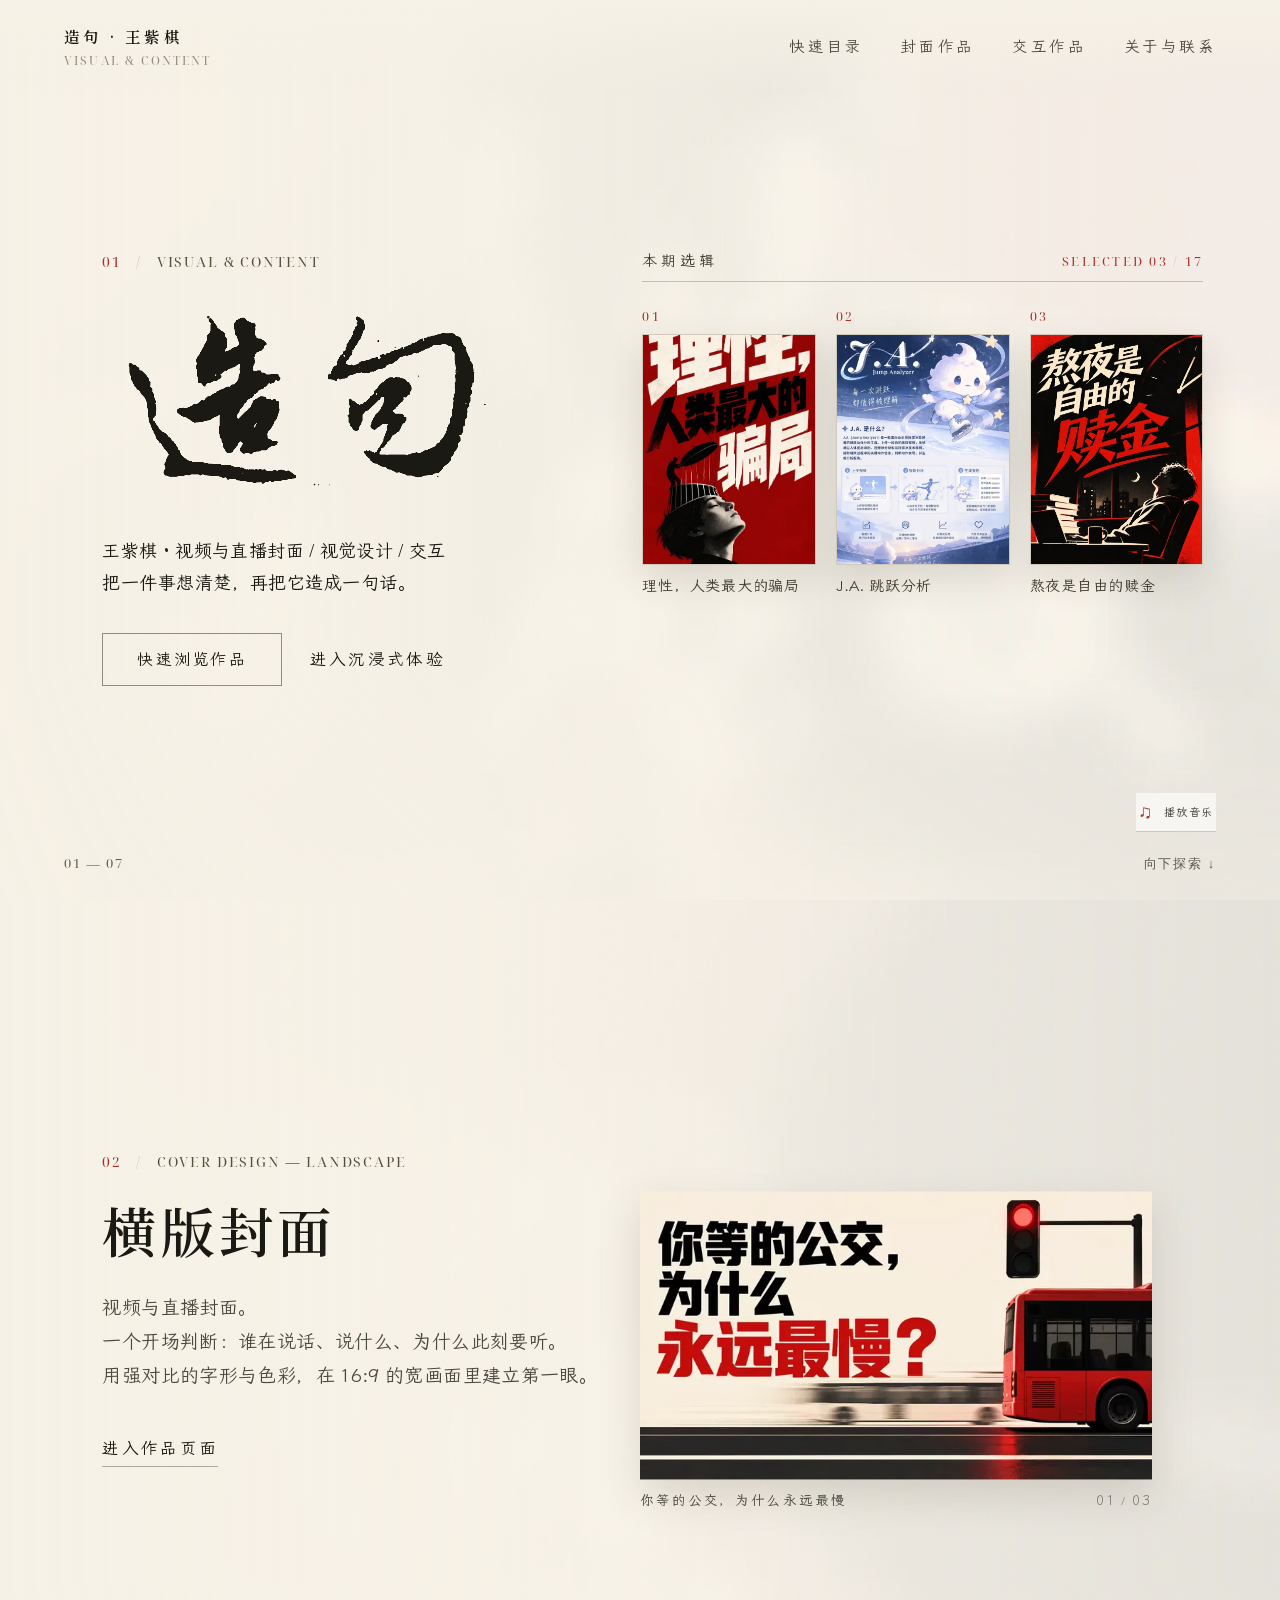
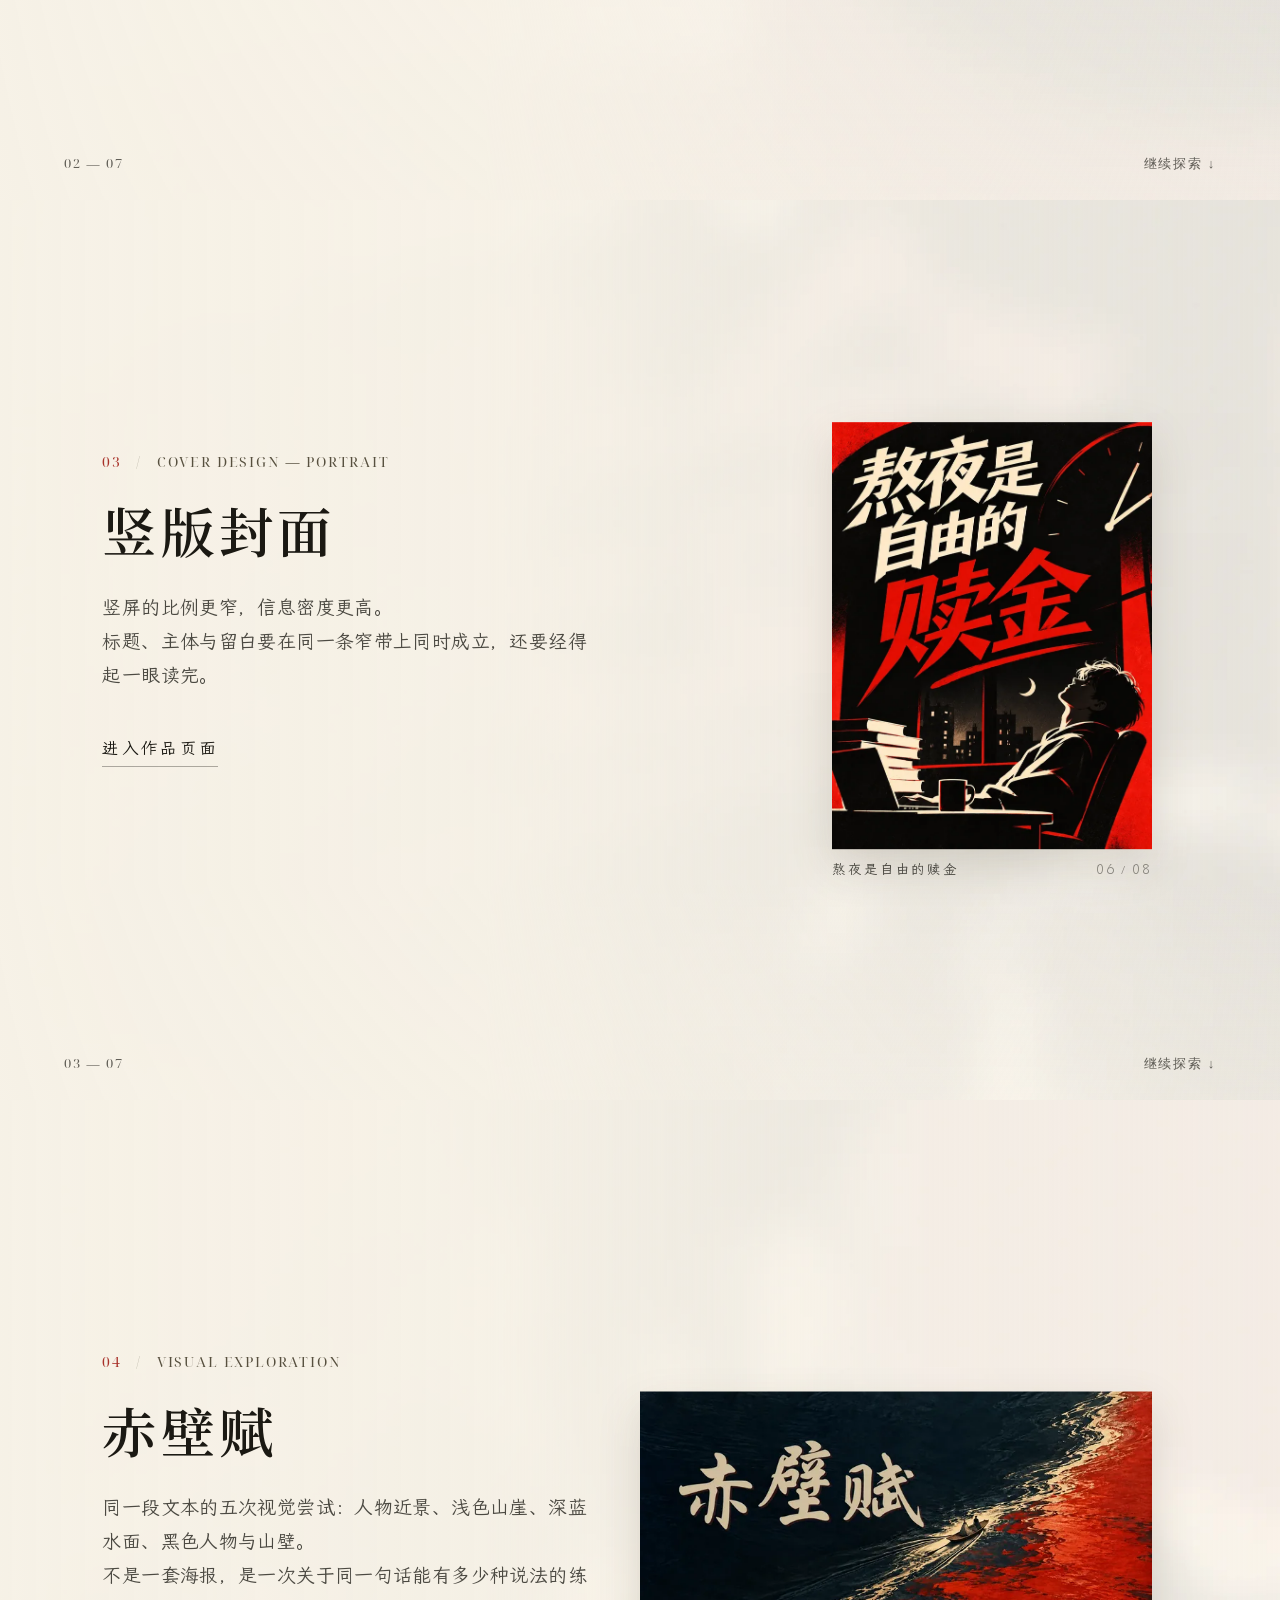
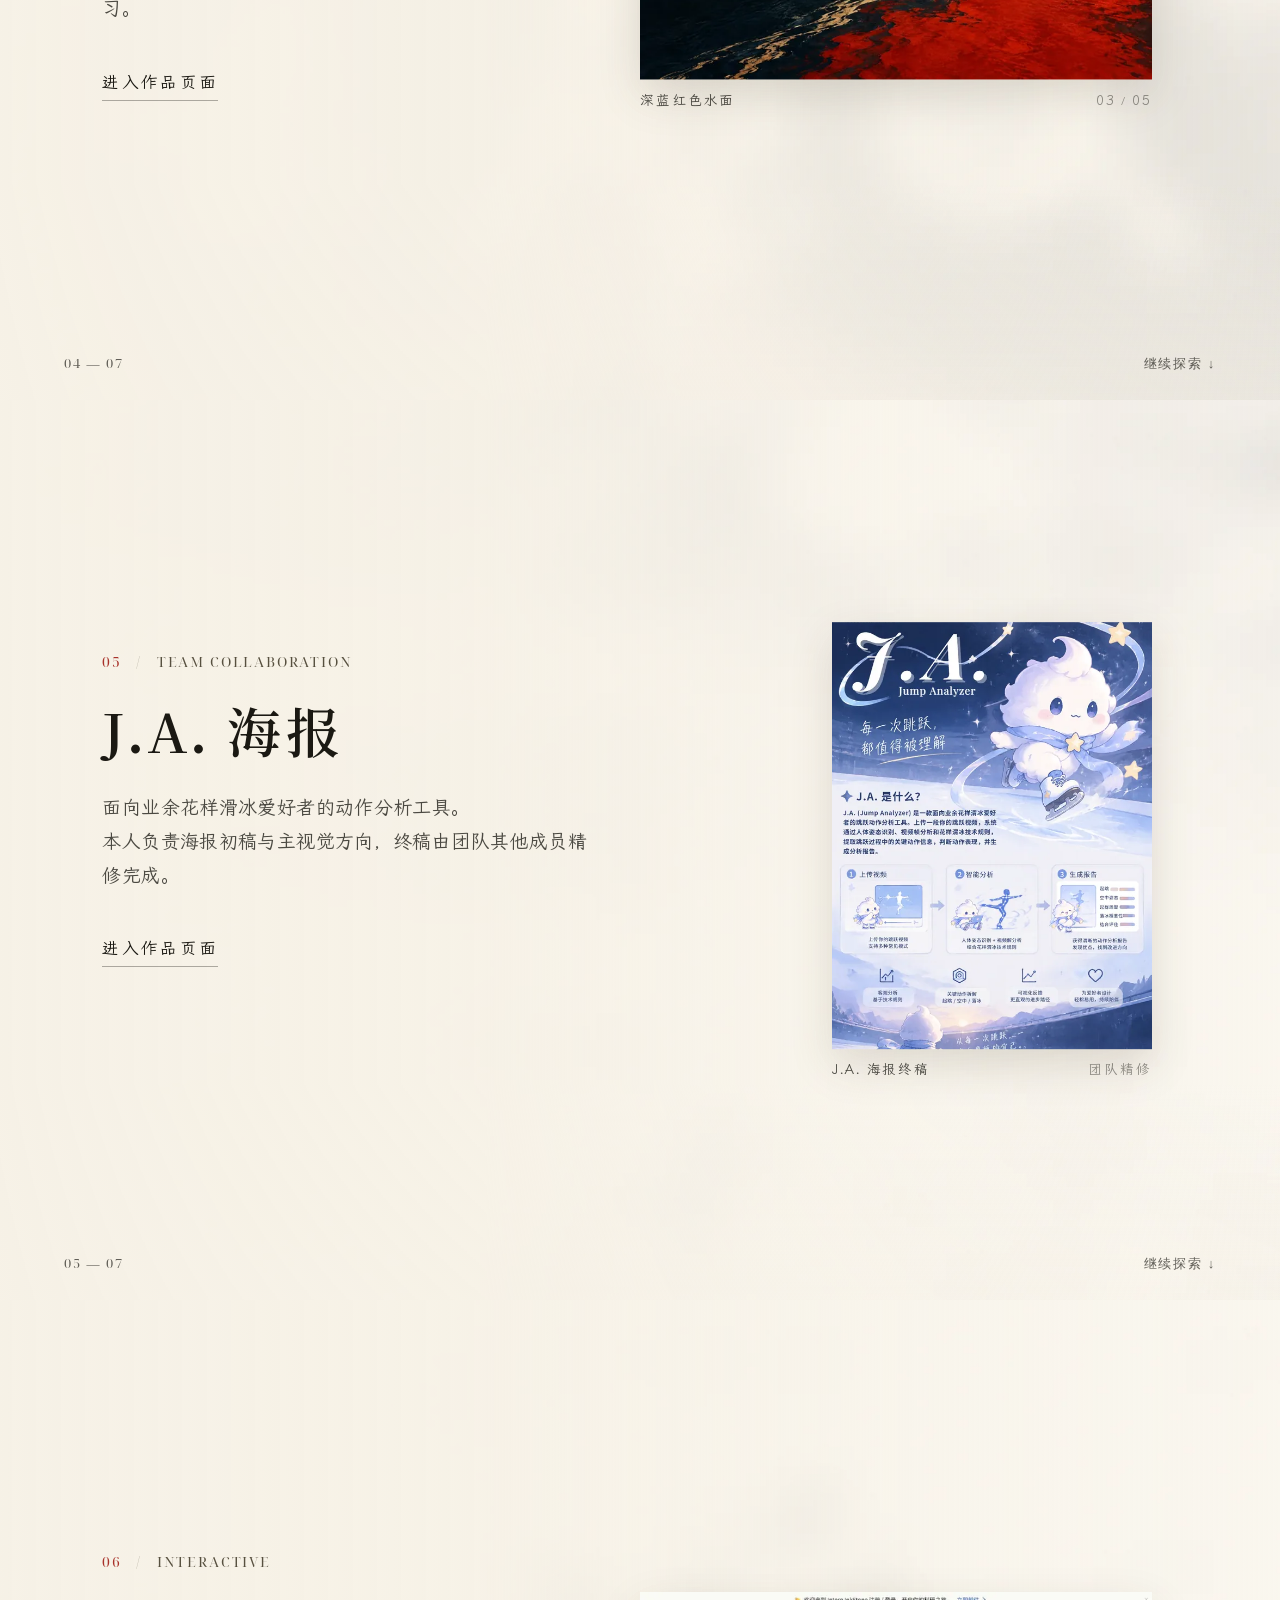
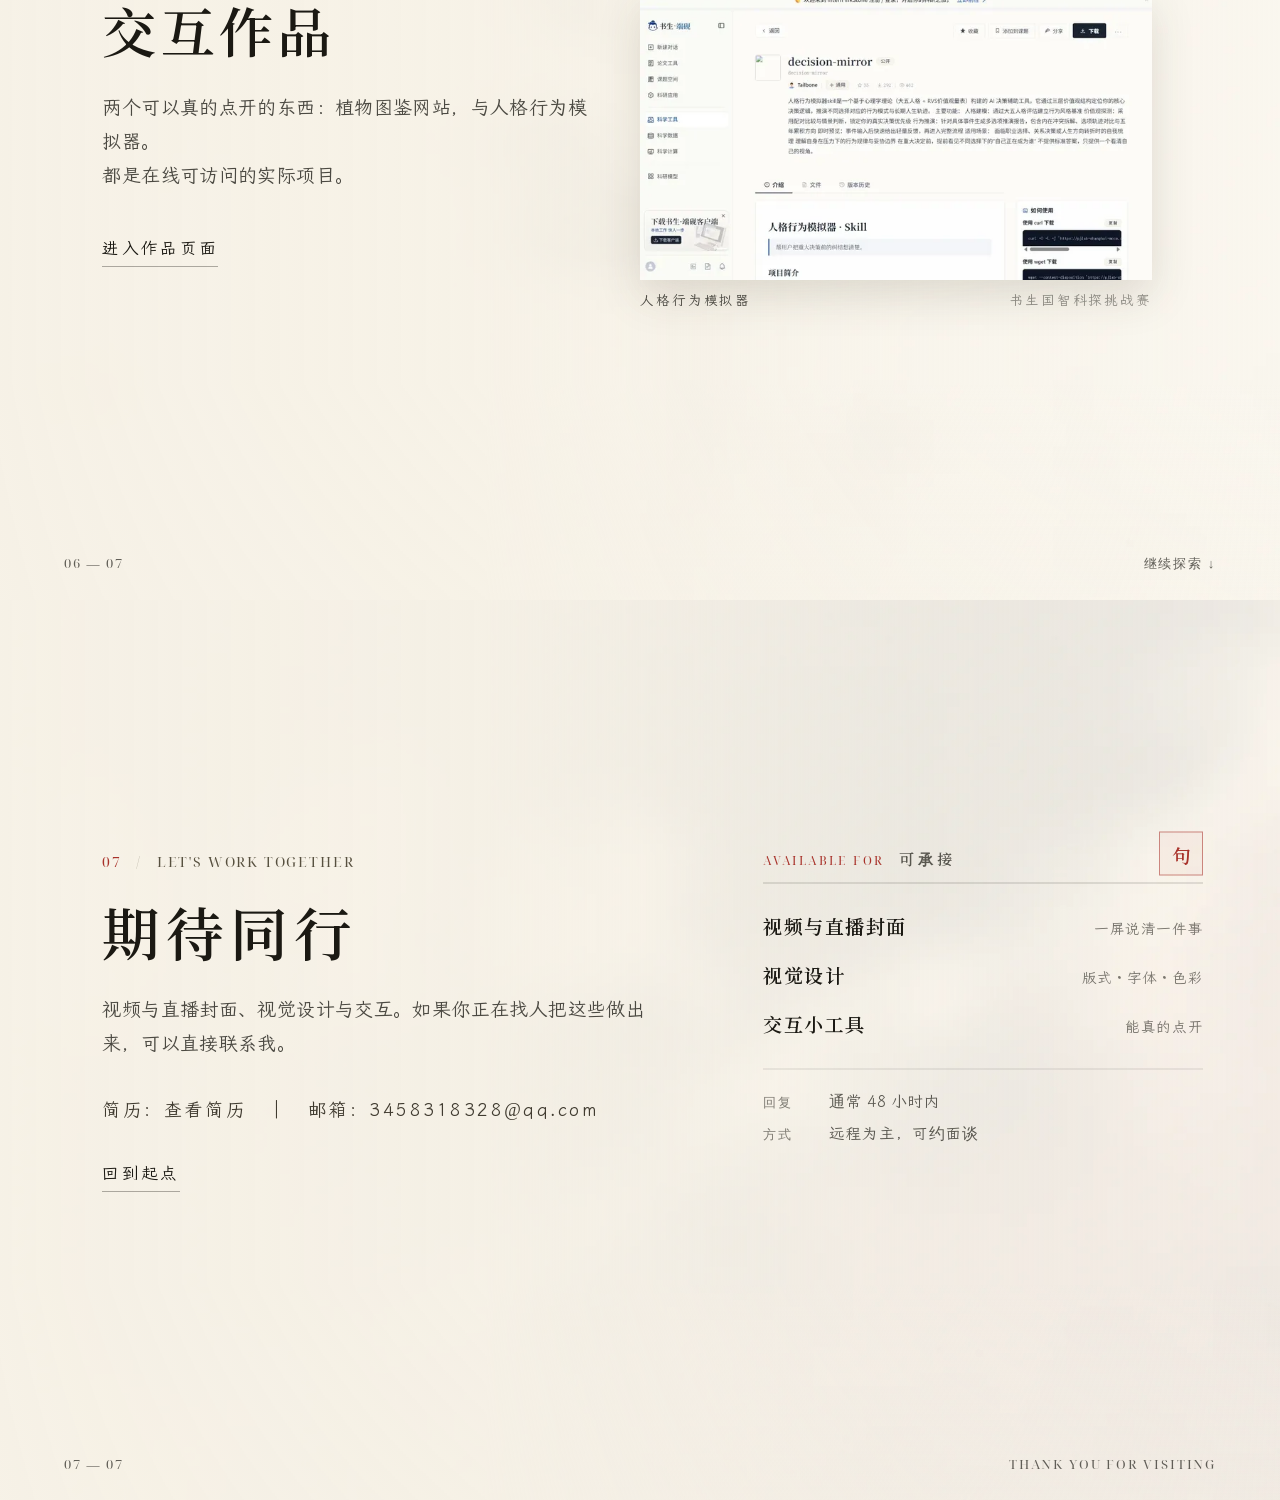
==== commit df15d533: "Optimize homepage with lightweight thumbnails" ====
--- a/index.html
+++ b/index.html
@@ -9,24 +9,24 @@
 <section id="home" class="scene hero" style="--bg:url(assets/bg/blur-hero.webp)"><div class="shade"></div><div class="scene-content intro"><p class="eyebrow"><span>01</span> &nbsp; / &nbsp; VISUAL &amp; CONTENT</p><h1 class="title-art" aria-label="造句"><svg viewBox="0 0 1774 887" role="img" aria-hidden="true" xmlns="http://www.w3.org/2000/svg"><defs><filter id="title-ink" color-interpolation-filters="sRGB"><feColorMatrix type="matrix" values="-4 0 0 0 3.7 0 -4 0 0 3.7 0 0 -4 0 3.7 0 0 0 1 0"/></filter><mask id="title-mask" maskUnits="userSpaceOnUse" x="0" y="0" width="1774" height="887" style="mask-type:luminance"><image href="assets/title-zaoju.png" width="1774" height="887" filter="url(#title-ink)"/></mask></defs><rect x="0" y="0" width="1774" height="887" fill="#1b1913" mask="url(#title-mask)"/></svg></h1><p class="lead">王紫棋 · 视频与直播封面 / 视觉设计 / 交互<br>把一件事想清楚，再把它造成一句话。</p><div class="actions"><a class="button light" href="quick.html">快速浏览作品 </a><a class="textlink" href="#work-wide">进入沉浸式体验 </a></div></div><aside class="hero-feature" aria-label="本期选辑">
 <p class="hf-head"><span>本期选辑</span><b>SELECTED 03 / 17</b></p>
 <div class="hf-row">
-<a class="hf-item" href="cover-tall.html"><span class="hf-no">01</span><figure><img src="assets/work/work-04.webp" alt="《理性，人类最大的骗局》竖版封面"></figure><span class="hf-cap">理性，人类最大的骗局</span></a>
-<a class="hf-item" href="ja-poster.html"><span class="hf-no">02</span><figure><img src="assets/work/work-13.webp" alt="J.A. 跳跃分析工具海报"></figure><span class="hf-cap">J.A. 跳跃分析</span></a>
-<a class="hf-item" href="cover-tall.html"><span class="hf-no">03</span><figure><img src="assets/work/work-12.webp" alt="《熬夜是自由的赎金》竖版封面"></figure><span class="hf-cap">熬夜是自由的赎金</span></a>
+<a class="hf-item" href="cover-tall.html"><span class="hf-no">01</span><figure><img loading="lazy" decoding="async" src="assets/thumbs/work-04.webp" alt="《理性，人类最大的骗局》竖版封面"></figure><span class="hf-cap">理性，人类最大的骗局</span></a>
+<a class="hf-item" href="ja-poster.html"><span class="hf-no">02</span><figure><img loading="lazy" decoding="async" src="assets/thumbs/work-13.webp" alt="J.A. 跳跃分析工具海报"></figure><span class="hf-cap">J.A. 跳跃分析</span></a>
+<a class="hf-item" href="cover-tall.html"><span class="hf-no">03</span><figure><img loading="lazy" decoding="async" src="assets/thumbs/work-12.webp" alt="《熬夜是自由的赎金》竖版封面"></figure><span class="hf-cap">熬夜是自由的赎金</span></a>
 </div>
 </aside>
 <div class="scene-index"><span>01 — 07</span><span>向下探索 ↓</span></div></section>
 
-<section id="work-wide" class="scene project-scene" style="--bg:url(assets/bg/blur-01.webp)"><div class="shade left-shade"></div><div class="scene-content narrow"><p class="eyebrow"><span>02</span> &nbsp; / &nbsp; COVER DESIGN — LANDSCAPE</p><h2 class="custom-heading template-heading">横版封面</h2><p class="bodycopy">视频与直播封面。<br>一个开场判断：谁在说话、说什么、为什么此刻要听。<br>用强对比的字形与色彩，在 16:9 的宽画面里建立第一眼。</p><a class="textlink underline" href="cover-wide.html">进入作品页面 </a></div><a class="project-art art-wide" href="cover-wide.html" aria-label="进入作品页面"><img src="assets/work/work-03.webp" alt="《你等的公交，为什么永远最慢》封面"><span>你等的公交，为什么永远最慢 <b>01 / 03</b></span></a><div class="scene-index"><span>02 — 07</span><span>继续探索 ↓</span></div></section>
+<section id="work-wide" class="scene project-scene" style="--bg:url(assets/bg/blur-01.webp)"><div class="shade left-shade"></div><div class="scene-content narrow"><p class="eyebrow"><span>02</span> &nbsp; / &nbsp; COVER DESIGN — LANDSCAPE</p><h2 class="custom-heading template-heading">横版封面</h2><p class="bodycopy">视频与直播封面。<br>一个开场判断：谁在说话、说什么、为什么此刻要听。<br>用强对比的字形与色彩，在 16:9 的宽画面里建立第一眼。</p><a class="textlink underline" href="cover-wide.html">进入作品页面 </a></div><a class="project-art art-wide" href="cover-wide.html" aria-label="进入作品页面"><img loading="lazy" decoding="async" src="assets/thumbs/work-03.webp" alt="《你等的公交，为什么永远最慢》封面"><span>你等的公交，为什么永远最慢 <b>01 / 03</b></span></a><div class="scene-index"><span>02 — 07</span><span>继续探索 ↓</span></div></section>
 
-<section id="work-tall" class="scene project-scene" style="--bg:url(assets/bg/blur-12.webp)"><div class="shade left-shade"></div><div class="scene-content narrow"><p class="eyebrow"><span>03</span> &nbsp; / &nbsp; COVER DESIGN — PORTRAIT</p><h2 class="custom-heading template-heading">竖版封面</h2><p class="bodycopy">竖屏的比例更窄，信息密度更高。<br>标题、主体与留白要在同一条窄带上同时成立，还要经得起一眼读完。</p><a class="textlink underline" href="cover-tall.html">进入作品页面 </a></div><a class="project-art art-tall" href="cover-tall.html" aria-label="进入作品页面"><img src="assets/work/work-12.webp" alt="《熬夜是自由的赎金》封面"><span>熬夜是自由的赎金 <b>06 / 08</b></span></a><div class="scene-index"><span>03 — 07</span><span>继续探索 ↓</span></div></section>
+<section id="work-tall" class="scene project-scene" style="--bg:url(assets/bg/blur-12.webp)"><div class="shade left-shade"></div><div class="scene-content narrow"><p class="eyebrow"><span>03</span> &nbsp; / &nbsp; COVER DESIGN — PORTRAIT</p><h2 class="custom-heading template-heading">竖版封面</h2><p class="bodycopy">竖屏的比例更窄，信息密度更高。<br>标题、主体与留白要在同一条窄带上同时成立，还要经得起一眼读完。</p><a class="textlink underline" href="cover-tall.html">进入作品页面 </a></div><a class="project-art art-tall" href="cover-tall.html" aria-label="进入作品页面"><img loading="lazy" decoding="async" src="assets/thumbs/work-12.webp" alt="《熬夜是自由的赎金》封面"><span>熬夜是自由的赎金 <b>06 / 08</b></span></a><div class="scene-index"><span>03 — 07</span><span>继续探索 ↓</span></div></section>
 
-<section id="work-chibi" class="scene project-scene" style="--bg:url(assets/bg/blur-02.webp)"><div class="shade left-shade"></div><div class="scene-content narrow"><p class="eyebrow"><span>04</span> &nbsp; / &nbsp; VISUAL EXPLORATION</p><h2 class="custom-heading template-heading">赤壁赋</h2><p class="bodycopy">同一段文本的五次视觉尝试：人物近景、浅色山崖、深蓝水面、黑色人物与山壁。<br>不是一套海报，是一次关于同一句话能有多少种说法的练习。</p><a class="textlink underline" href="chibi.html">进入作品页面 </a></div><a class="project-art art-wide" href="chibi.html" aria-label="进入作品页面"><img src="assets/work/work-15.webp" alt="《赤壁赋》深蓝红色水面"><span>深蓝红色水面 <b>03 / 05</b></span></a><div class="scene-index"><span>04 — 07</span><span>继续探索 ↓</span></div></section>
+<section id="work-chibi" class="scene project-scene" style="--bg:url(assets/bg/blur-02.webp)"><div class="shade left-shade"></div><div class="scene-content narrow"><p class="eyebrow"><span>04</span> &nbsp; / &nbsp; VISUAL EXPLORATION</p><h2 class="custom-heading template-heading">赤壁赋</h2><p class="bodycopy">同一段文本的五次视觉尝试：人物近景、浅色山崖、深蓝水面、黑色人物与山壁。<br>不是一套海报，是一次关于同一句话能有多少种说法的练习。</p><a class="textlink underline" href="chibi.html">进入作品页面 </a></div><a class="project-art art-wide" href="chibi.html" aria-label="进入作品页面"><img loading="lazy" decoding="async" src="assets/thumbs/work-15.webp" alt="《赤壁赋》深蓝红色水面"><span>深蓝红色水面 <b>03 / 05</b></span></a><div class="scene-index"><span>04 — 07</span><span>继续探索 ↓</span></div></section>
 
-<section id="work-ja" class="scene project-scene" style="--bg:url(assets/bg/blur-13.webp)"><div class="shade left-shade"></div><div class="scene-content narrow"><p class="eyebrow"><span>05</span> &nbsp; / &nbsp; TEAM COLLABORATION</p><h2 class="custom-heading template-heading">J.A. 海报</h2><p class="bodycopy">面向业余花样滑冰爱好者的动作分析工具。<br>本人负责海报初稿与主视觉方向，终稿由团队其他成员精修完成。</p><a class="textlink underline" href="ja-poster.html">进入作品页面 </a></div><a class="project-art art-tall" href="ja-poster.html" aria-label="进入作品页面"><img src="assets/work/work-13.webp" alt="J.A. 花滑跳跃分析工具海报终稿"><span>J.A. 海报终稿 <b>团队精修</b></span></a><div class="scene-index"><span>05 — 07</span><span>继续探索 ↓</span></div></section>
+<section id="work-ja" class="scene project-scene" style="--bg:url(assets/bg/blur-13.webp)"><div class="shade left-shade"></div><div class="scene-content narrow"><p class="eyebrow"><span>05</span> &nbsp; / &nbsp; TEAM COLLABORATION</p><h2 class="custom-heading template-heading">J.A. 海报</h2><p class="bodycopy">面向业余花样滑冰爱好者的动作分析工具。<br>本人负责海报初稿与主视觉方向，终稿由团队其他成员精修完成。</p><a class="textlink underline" href="ja-poster.html">进入作品页面 </a></div><a class="project-art art-tall" href="ja-poster.html" aria-label="进入作品页面"><img loading="lazy" decoding="async" src="assets/thumbs/work-13.webp" alt="J.A. 花滑跳跃分析工具海报终稿"><span>J.A. 海报终稿 <b>团队精修</b></span></a><div class="scene-index"><span>05 — 07</span><span>继续探索 ↓</span></div></section>
 
-<section id="work-interactive" class="scene project-scene" style="--bg:url(assets/bg/blur-botany.webp)"><div class="shade left-shade"></div><div class="scene-content narrow"><p class="eyebrow"><span>06</span> &nbsp; / &nbsp; INTERACTIVE</p><h2 class="custom-heading template-heading">交互作品</h2><p class="bodycopy">两个可以真的点开的东西：植物图鉴网站，与人格行为模拟器。<br>都是在线可访问的实际项目。</p><a class="textlink underline" href="interactive.html">进入作品页面 </a></div><a class="project-art art-wide" href="interactive.html" aria-label="进入作品页面"><img src="assets/work/simulator.webp" alt="人格行为模拟器项目介绍页"><span>人格行为模拟器 <b>书生国智科探挑战赛</b></span></a><div class="scene-index"><span>06 — 07</span><span>继续探索 ↓</span></div></section>
+<section id="work-interactive" class="scene project-scene" style="--bg:url(assets/bg/blur-botany.webp)"><div class="shade left-shade"></div><div class="scene-content narrow"><p class="eyebrow"><span>06</span> &nbsp; / &nbsp; INTERACTIVE</p><h2 class="custom-heading template-heading">交互作品</h2><p class="bodycopy">两个可以真的点开的东西：植物图鉴网站，与人格行为模拟器。<br>都是在线可访问的实际项目。</p><a class="textlink underline" href="interactive.html">进入作品页面 </a></div><a class="project-art art-wide" href="interactive.html" aria-label="进入作品页面"><img loading="lazy" decoding="async" src="assets/thumbs/simulator.webp" alt="人格行为模拟器项目介绍页"><span>人格行为模拟器 <b>书生国智科探挑战赛</b></span></a><div class="scene-index"><span>06 — 07</span><span>继续探索 ↓</span></div></section>
 
 <section id="contact" class="scene end" style="--bg:url(assets/bg/blur-15.webp)"><div class="shade left-shade"></div><div class="scene-content narrow"><p class="eyebrow"><span>07</span> &nbsp; / &nbsp; LET'S WORK TOGETHER</p><h2 class="custom-heading" style="line-height:1.2"><span class="end-title">期待同行</span></h2><p class="bodycopy">视频与直播封面、视觉设计与交互。如果你正在找人把这些做出来，可以直接联系我。</p><p class="contact-note">简历：<a href="assets/resume.png" target="_blank" rel="noopener">查看简历</a>　｜　邮箱：<a href="mailto:3458318328@qq.com">3458318328@qq.com</a></p><a class="textlink underline" href="#home">回到起点 </a></div><aside class="end-panel" aria-label="可承接的工作与联系方式"><p class="ep-label"><span>AVAILABLE FOR</span><b>可承接</b></p><ul class="ep-list"><li><strong>视频与直播封面</strong><em>一屏说清一件事</em></li><li><strong>视觉设计</strong><em>版式 · 字体 · 色彩</em></li><li><strong>交互小工具</strong><em>能真的点开</em></li></ul><dl class="ep-meta"><div><dt>回复</dt><dd>通常 48 小时内</dd></div><div><dt>方式</dt><dd>远程为主，可约面谈</dd></div></dl><span class="ep-seal" aria-hidden="true">句</span></aside><div class="scene-index"><span>07 — 07</span><span>THANK YOU FOR VISITING</span></div></section>
 </main>
 <dialog id="detail" aria-labelledby="detail-title"><div class="dialog-top"><span>王紫棋 / SELECTED WORKS</span><button id="close" aria-label="关闭作品详情">关闭 ×</button></div><div id="detail-content"></div></dialog>
-<script src="scene-transitions.js"></script><script src="reveal.js"></script><script src="cursor.js"></script><script src="liquid-fallback.js"></script><script src="liquid.js"></script><script src="script.js"></script><script src="music.js"></script><script src="navigator.js"></script></body></html>
+<script defer src="scene-transitions.js"></script><script defer src="reveal.js"></script><script defer src="cursor.js"></script><script defer src="liquid-fallback.js"></script><script defer src="liquid.js"></script><script defer src="script.js"></script><script defer src="music.js"></script><script defer src="navigator.js"></script></body></html>
